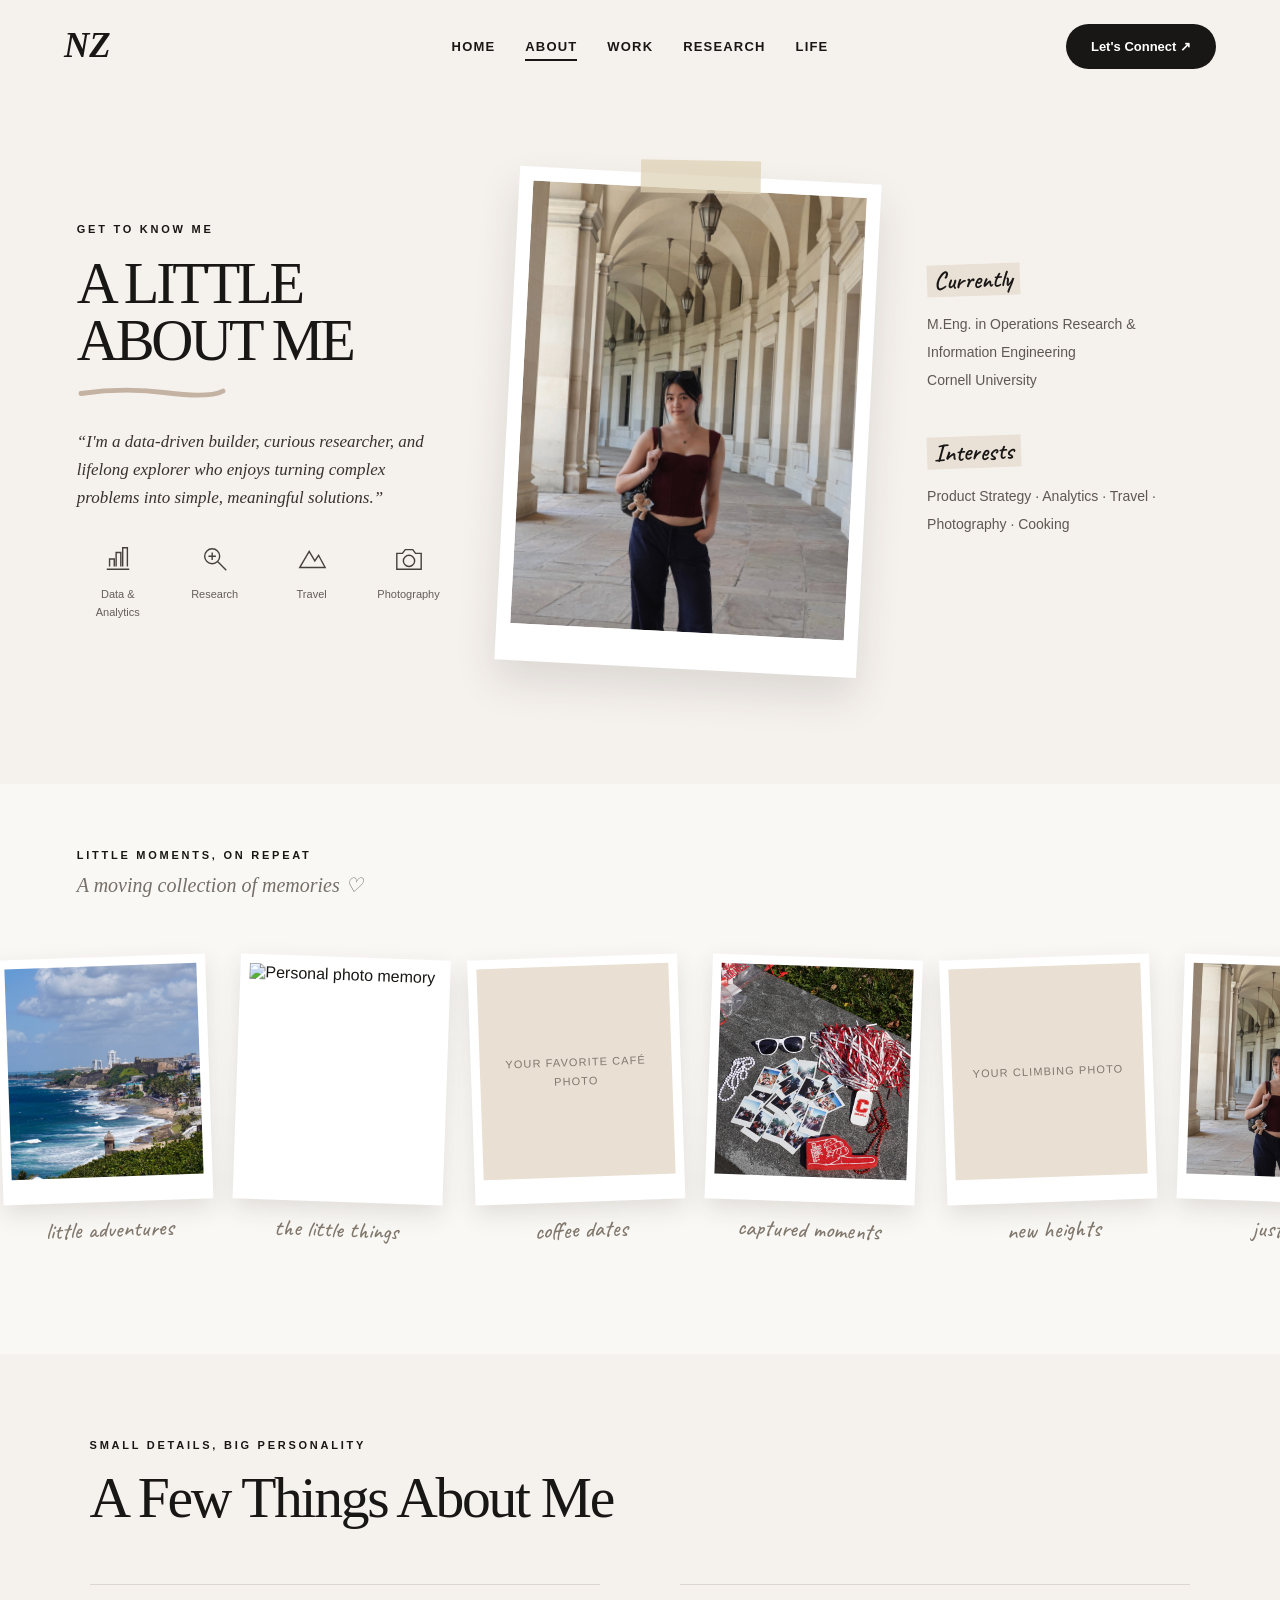
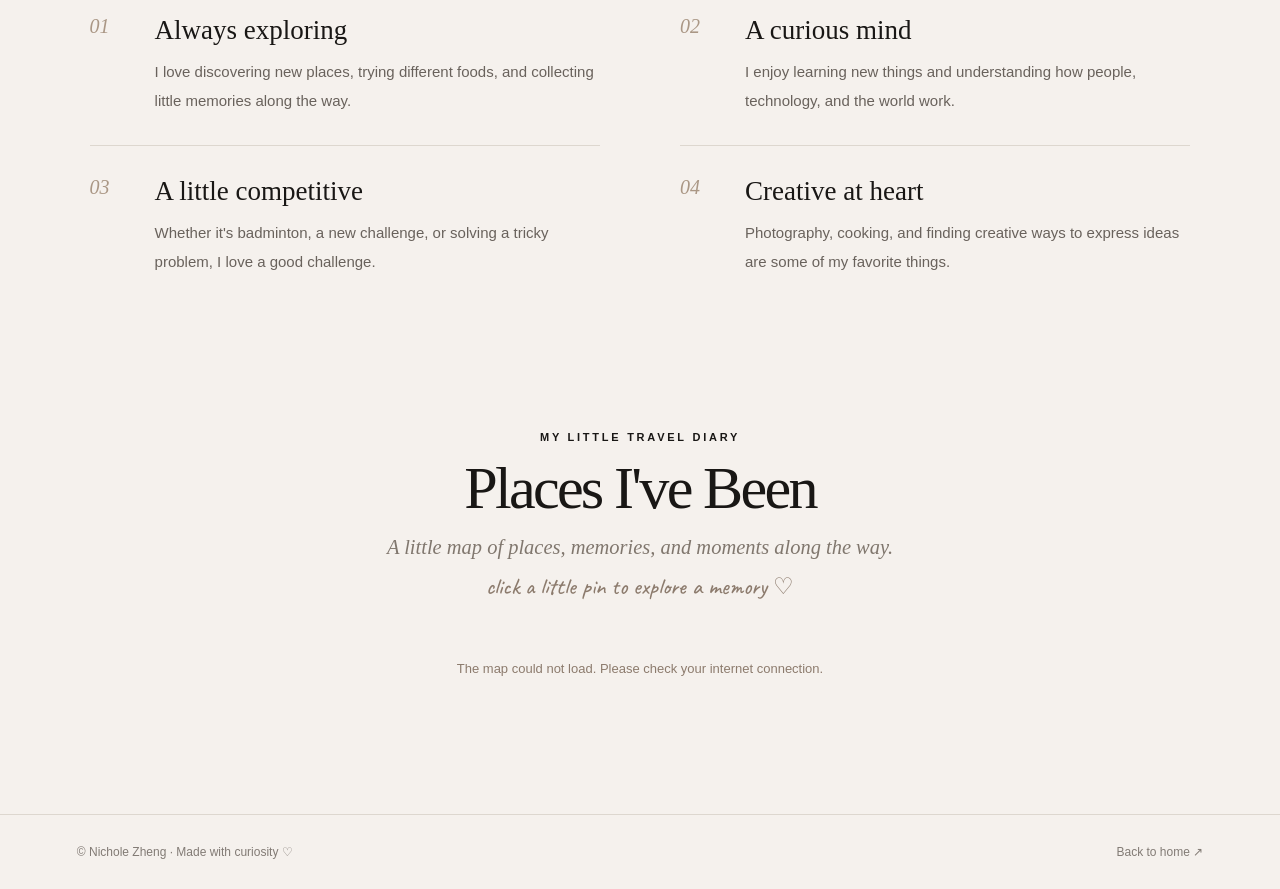
==== about.html @ ec771b7f "Remove annotation Removed annotation section and arrow." ====
<!DOCTYPE html>
<html lang="en">
<head>
<meta charset="UTF-8">
<meta name="viewport" content="width=device-width, initial-scale=1">
<title>About Me — Nichole Zheng</title>
<meta name="theme-color" content="#f5f1ed">

<link rel="preconnect" href="https://fonts.googleapis.com">
<link rel="preconnect" href="https://fonts.gstatic.com" crossorigin>
<link href="https://fonts.googleapis.com/css2?family=Caveat:wght@400;500;600&display=swap" rel="stylesheet">

<style>
:root {
  --cream: #f5f1ed;
  --paper: #faf8f5;
  --ink: #191715;
  --muted: #827b75;
  --brown: #8c7b6d;
  --light-brown: #e9e0d6;
  --line: #ddd7cf;
}

* { box-sizing: border-box; }

html { scroll-behavior: smooth; }

body {
  margin: 0;
  background: var(--cream);
  color: var(--ink);
  font-family: Arial, Helvetica, sans-serif;
}

a { color: inherit; text-decoration: none; }
button { font: inherit; }
img { display: block; width: 100%; height: 100%; object-fit: cover; }

.nav {
  max-width: 1650px;
  margin: auto;
  min-height: 92px;
  padding: 18px 5%;
  display: grid;
  grid-template-columns: 1fr auto 1fr;
  align-items: center;
  gap: 20px;
}

.logo { font: italic bold 35px Georgia, serif; }

.nav nav {
  display: flex;
  gap: 30px;
  align-items: center;
}

.nav nav a {
  position: relative;
  font-size: 13px;
  font-weight: 700;
  letter-spacing: .09em;
  padding: 10px 0;
}

.nav nav a::after {
  content: "";
  position: absolute;
  left: 0;
  right: 0;
  bottom: 3px;
  height: 2px;
  background: var(--ink);
  transform: scaleX(0);
  transition: transform .25s;
}

.nav nav a:hover::after,
.nav nav a.active::after {
  transform: scaleX(1);
}

.connect {
  justify-self: end;
  background: var(--ink);
  color: white;
  border-radius: 40px;
  padding: 15px 25px;
  font-size: 13px;
  font-weight: 700;
}

.eyebrow {
  font-size: 11px;
  font-weight: 700;
  letter-spacing: .25em;
  text-transform: uppercase;
}

.hero {
  max-width: 1480px;
  margin: auto;
  min-height: 680px;
  padding: 48px 6% 68px;
  display: grid;
  grid-template-columns: 1.08fr 1.05fr .8fr;
  gap: clamp(36px, 4.5vw, 78px);
  align-items: center;
}

.intro h1 {
  font: normal clamp(49px, 4.55vw, 72px)/.99 Georgia, serif;
  letter-spacing: -.055em;
  margin: 20px 0 12px;
}

.underline {
  width: 150px;
  height: 19px;
  margin-bottom: 23px;
}

.underline path {
  fill: none;
  stroke: #c4b3a3;
  stroke-width: 6;
  stroke-linecap: round;
}

.intro-quote {
  font: italic clamp(17px, 1.3vw, 20px)/1.65 Georgia, serif;
  max-width: 410px;
  margin: 0 0 32px;
  color: #38322e;
}

.interests-icons {
  display: grid;
  grid-template-columns: repeat(4, 1fr);
  gap: 15px;
  max-width: 410px;
}

.interest {
  font-size: 11px;
  line-height: 1.6;
  color: #655e58;
  text-align: center;
}

.interest svg {
  display: block;
  width: 30px;
  height: 30px;
  margin: 0 auto 12px;
  fill: none;
  stroke: #45403b;
  stroke-width: 1.5;
}

.portrait-area {
  position: relative;
  width: 100%;
  padding: 12px 0;
}

.polaroid {
  position: relative;
  padding: 14px 14px 37px;
  background: white;
  box-shadow: 0 20px 40px #30271f20;
  transform: rotate(3deg);
  transition: transform .35s, box-shadow .35s;
  cursor: pointer;
  outline-offset: 8px;
}

.polaroid:hover,
.polaroid:focus-visible {
  transform: rotate(1deg) translateY(-6px);
  box-shadow: 0 26px 45px #30271f28;
}

.tape {
  position: absolute;
  width: 120px;
  height: 33px;
  background: #ded1b5b8;
  top: -15px;
  left: 50%;
  transform: translateX(-50%) rotate(-2deg);
  z-index: 3;
}

.photo-window {
  position: relative;
  overflow: hidden;
  aspect-ratio: 4 / 5.3;
}

.photo-window img {
  width: 100%;
  height: 100%;
}

.flash {
  position: absolute;
  inset: 0;
  background: white;
  opacity: 0;
  pointer-events: none;
}

.polaroid.capturing .flash {
  animation: shutterFlash .4s ease;
}

@keyframes shutterFlash {
  0% { opacity: 0; }
  18% { opacity: .8; }
  45% { opacity: .2; }
  100% { opacity: 0; }
}

.viewfinder {
  position: absolute;
  inset: 15px;
  opacity: 0;
  pointer-events: none;
  transition: opacity .25s;
}

.polaroid:hover .viewfinder,
.polaroid:focus-visible .viewfinder {
  opacity: 1;
}

.corner {
  position: absolute;
  width: 20px;
  height: 20px;
  border-color: white;
  border-style: solid;
  border-width: 0;
}

.tl { top: 0; left: 0; border-top-width: 2px; border-left-width: 2px; }
.tr { top: 0; right: 0; border-top-width: 2px; border-right-width: 2px; }
.bl { bottom: 0; left: 0; border-bottom-width: 2px; border-left-width: 2px; }
.br { bottom: 0; right: 0; border-bottom-width: 2px; border-right-width: 2px; }

.details { align-self: center; }

.annotation {
  position: relative;
  margin-bottom: 42px;
  padding-left: 8px;
}

.handnote {
  font: 500 27px Caveat, cursive;
  color: var(--brown);
  transform: rotate(-5deg);
  white-space: nowrap;
}

.note-arrow {
  position: relative;
  display: block;
  width: 78px;
  height: 65px;
  margin: 3px 0 0 -6px;
  overflow: visible;
}

/* The arrow ends before the portrait border. */
.note-arrow path {
  fill: none;
  stroke: var(--brown);
  stroke-width: 1.6;
  stroke-linecap: round;
  stroke-linejoin: round;
}

.detail { margin-bottom: 42px; }

.detail-label {
  display: inline-block;
  font: 600 25px Caveat, cursive;
  background: #e9e0d6;
  padding: 0 7px;
  transform: rotate(-2deg);
}

.detail p {
  color: #5f5852;
  font-size: 14px;
  line-height: 2;
  margin: 14px 0 0;
}

.paper-edge {
  height: 12px;
  background: linear-gradient(135deg, var(--cream) 25%, transparent 25%) -10px 0/20px 20px,
              linear-gradient(225deg, var(--cream) 25%, transparent 25%) -10px 0/20px 20px;
}

.moving-memories {
  background: var(--paper);
  padding: 65px 0 75px;
  overflow: hidden;
}

.moving-inner {
  max-width: 1320px;
  margin: 0 auto 30px;
  padding: 0 6%;
}

.moving-subtitle {
  font: italic 20px Georgia, serif;
  color: #766f68;
  margin: 12px 0 0;
}

.moving-viewport {
  overflow: hidden;
  padding: 30px 0 35px;
}

.moving-track {
  display: flex;
  width: max-content;
  animation: memoryScroll 48s linear infinite;
}

.moving-viewport:hover .moving-track,
.moving-viewport:focus-within .moving-track {
  animation-play-state: paused;
}

.moving-set {
  display: flex;
  gap: 26px;
  padding-right: 26px;
  flex: none;
}

.moving-photo {
  flex: none;
  width: 210px;
  margin: 0;
  transform: rotate(-2deg);
  transition: transform .3s;
  position: relative;
  z-index: 0;
}

.moving-photo:nth-child(even) { transform: rotate(2deg); }

.moving-photo:hover {
  transform: rotate(0) scale(1.075) translateY(-6px);
  z-index: 2;
}

.moving-image {
  height: 245px;
  padding: 9px 9px 25px;
  background: white;
  box-shadow: 0 9px 23px #33271c20;
}

.moving-image img { height: 100%; }

.moving-placeholder {
  height: 100%;
  background: #e9dfd2;
  color: #80786f;
  display: flex;
  align-items: center;
  justify-content: center;
  padding: 15px;
  text-align: center;
  font-size: 11px;
  line-height: 1.7;
  text-transform: uppercase;
  letter-spacing: .1em;
}

.moving-photo figcaption {
  font: 500 23px Caveat, cursive;
  color: #81786d;
  text-align: center;
  margin-top: 13px;
}

@keyframes memoryScroll {
  to { transform: translateX(-50%); }
}

.section-inner {
  max-width: 1320px;
  margin: auto;
}

.facts-section {
  padding: 85px 7% 90px;
}

.facts-heading {
  font: normal clamp(40px, 4.5vw, 65px)/1.1 Georgia, serif;
  letter-spacing: -.04em;
  margin: 15px 0 55px;
}

.facts-grid {
  display: grid;
  grid-template-columns: 1fr 1fr;
  column-gap: 80px;
  row-gap: 30px;
}

.fact {
  border-top: 1px solid var(--line);
  padding-top: 30px;
  display: grid;
  grid-template-columns: 50px 1fr;
  gap: 15px;
}

.fact-number {
  font: italic 20px Georgia, serif;
  color: #aa9785;
}

.fact h3 {
  font: normal 27px Georgia, serif;
  margin: 0 0 12px;
}

.fact p {
  color: #69625c;
  font-size: 15px;
  line-height: 1.9;
  margin: 0;
}

/* COMPACT TRAVEL MAP */

.travel-section {
  padding: 65px 5% 85px;
  text-align: center;
  background: var(--cream);
}

.travel-section h2 {
  font: normal clamp(43px, 4.7vw, 68px)/1.1 Georgia, serif;
  letter-spacing: -.045em;
  margin: 12px 0 14px;
}

.travel-subtitle {
  font: italic clamp(16px, 1.6vw, 21px) Georgia, serif;
  color: #80776e;
  margin: 0 0 13px;
}

.travel-hint {
  font: 500 23px Caveat, cursive;
  color: var(--brown);
  margin: 0 0 20px;
}

.map-wrap {
  position: relative;
  width: min(100%, 1060px);
  margin: 0 auto;
}

#world-map {
  width: 100%;
  height: auto;
  display: block;
  overflow: visible;
}

.country {
  fill: #e9e0d6;
  stroke: #f8f5f1;
  stroke-width: .65;
  vector-effect: non-scaling-stroke;
}

.pin {
  cursor: pointer;
  outline: none;
}

.pin-halo {
  fill: #a88f7a;
  opacity: .15;
  transition: opacity .2s;
}

.pin-core {
  fill: #a88f7a;
  stroke: white;
  stroke-width: 1.5;
  transition: fill .2s;
}

.pin:hover .pin-halo,
.pin:focus .pin-halo { opacity: .35; }

.pin:hover .pin-core,
.pin:focus .pin-core { fill: #806957; }

.map-popup {
  position: absolute;
  width: min(260px, 75vw);
  padding: 12px;
  background: #fffcf8;
  border: 1px solid #ded2c5;
  box-shadow: 0 12px 30px #493a2a20;
  text-align: left;
  z-index: 10;
  border-radius: 3px;
}

.map-popup[hidden] { display: none; }

.popup-close {
  position: absolute;
  top: 6px;
  right: 9px;
  border: 0;
  background: #fffcf8;
  color: #65584e;
  font-size: 21px;
  cursor: pointer;
  z-index: 2;
}

.popup-photo {
  height: 115px;
  background: #eee5dc;
  display: flex;
  align-items: center;
  justify-content: center;
  font: 500 21px Caveat, cursive;
  color: #8c7b6d;
  text-align: center;
  overflow: hidden;
}

.popup-photo img {
  height: 100%;
  object-fit: cover;
}

.popup-country {
  margin: 13px 0 5px;
  font-size: 10px;
  font-weight: 700;
  letter-spacing: .18em;
  color: #9d8773;
  text-transform: uppercase;
}

.popup-city {
  font: normal 25px Georgia, serif;
  margin: 0 0 8px;
}

.popup-memory {
  font-size: 12px;
  line-height: 1.7;
  color: #74695f;
  margin: 0;
}

.map-error {
  font-size: 13px;
  color: var(--brown);
  padding: 40px;
}

.footer {
  border-top: 1px solid var(--line);
  padding: 30px 6%;
  display: flex;
  justify-content: space-between;
  gap: 20px;
  color: #827b75;
  font-size: 12px;
}

.footer a:hover { color: var(--ink); }

.reveal {
  opacity: 0;
  transform: translateY(20px);
  transition: opacity .65s, transform .65s;
}

.reveal.visible {
  opacity: 1;
  transform: none;
}

@media (max-width: 1100px) {
  .hero {
    grid-template-columns: 1fr 1fr;
    gap: 45px;
  }

  .details {
    grid-column: 1 / -1;
    display: flex;
    gap: 55px;
    justify-content: center;
  }

  .annotation { display: none; }
}

@media (max-width: 680px) {
  .nav {
    grid-template-columns: 1fr auto;
    padding: 15px 5%;
  }

  .logo { font-size: 28px; }

  .connect {
    grid-column: 2;
    grid-row: 1;
    padding: 12px 17px;
    font-size: 11px;
  }

  .nav nav {
    grid-column: 1 / -1;
    grid-row: 2;
    justify-content: center;
    flex-wrap: wrap;
    gap: 18px;
  }

  .nav nav a { font-size: 11px; }

  .hero {
    grid-template-columns: 1fr;
    padding: 50px 8% 65px;
    gap: 28px;
  }

  .intro h1 { font-size: clamp(48px, 11vw, 65px); }

  .intro-quote { font-size: 18px; }

  .portrait-area {
    width: min(83%, 380px);
    margin: 15px auto;
  }

  .details {
    display: grid;
    grid-template-columns: 1fr;
    gap: 5px;
  }

  .moving-memories { padding: 48px 0 60px; }
  .moving-photo { width: 165px; }
  .moving-image { height: 195px; }
  .moving-set { gap: 18px; padding-right: 18px; }

  .facts-section { padding: 70px 8%; }
  .facts-grid { grid-template-columns: 1fr; }
  .fact { grid-template-columns: 35px 1fr; }

  .travel-section { padding: 55px 3% 65px; }
  .travel-hint { font-size: 20px; }

  .footer { flex-direction: column; }
}

@media (prefers-reduced-motion: reduce) {
  html { scroll-behavior: auto; }

  *, *::before, *::after {
    animation-duration: .01ms !important;
    transition-duration: .01ms !important;
  }

  .reveal { opacity: 1; transform: none; }
  .moving-track { animation: none; }
  .moving-viewport { overflow-x: auto; }
}
</style>
</head>

<body>

<header class="nav">
  <a class="logo" href="index.html">NZ</a>
  <nav aria-label="Main navigation">
    <a href="index.html">HOME</a>
    <a href="about.html" class="active" aria-current="page">ABOUT</a>
    <a href="index.html#work">WORK</a>
    <a href="index.html#research">RESEARCH</a>
    <a href="index.html#life">LIFE</a>
  </nav>
  <a class="connect" href="mailto:Nicholezheng123@gmail.com">
    Let's Connect ↗
  </a>
</header>

<main>

<section class="hero">
  <div class="intro">
    <div class="eyebrow">GET TO KNOW ME</div>

    <h1>A LITTLE<br>ABOUT ME</h1>

    <svg class="underline" viewBox="0 0 185 19" aria-hidden="true">
      <path d="M5 12 Q58 4 110 11 T180 9"/>
    </svg>

    <p class="intro-quote">
      “I'm a data-driven builder, curious researcher, and lifelong explorer
      who enjoys turning complex problems into simple, meaningful solutions.”
    </p>

    <div class="interests-icons">
      <div class="interest">
        <svg viewBox="0 0 32 32" aria-hidden="true">
          <path d="M4 27h24M7 24v-8h5v8M14 24V9h5v15M21 24V4h5v20"/>
        </svg>
        Data &amp;<br>Analytics
      </div>
      <div class="interest">
        <svg viewBox="0 0 32 32" aria-hidden="true">
          <circle cx="13" cy="13" r="8"/>
          <path d="m19 19 9 9M9 13h8M13 9v8"/>
        </svg>
        Research
      </div>
      <div class="interest">
        <svg viewBox="0 0 32 32" aria-hidden="true">
          <path d="m3 25 10-17 6 10 4-6 7 13H3Z"/>
        </svg>
        Travel
      </div>
      <div class="interest">
        <svg viewBox="0 0 32 32" aria-hidden="true">
          <path d="M3 10h6l3-4h8l3 4h6v17H3V10Z"/>
          <circle cx="16" cy="18" r="6"/>
        </svg>
        Photography
      </div>
    </div>
  </div>

  <div class="portrait-area">
    <div class="polaroid" role="button" tabindex="0"
         aria-label="Capture portrait photograph">
      <span class="tape"></span>
      <div class="photo-window">
        <img src="assets/IMG_4700.jpeg"
             alt="Nichole standing under an arched walkway">
        <div class="viewfinder" aria-hidden="true">
          <span class="corner tl"></span>
          <span class="corner tr"></span>
          <span class="corner bl"></span>
          <span class="corner br"></span>
        </div>
        <div class="flash"></div>
      </div>
    </div>
  </div>

  <aside class="details">

    <div class="detail">
      <div class="detail-label">Currently</div>
      <p>
        M.Eng. in Operations Research &amp;<br>
        Information Engineering<br>
        Cornell University
      </p>
    </div>

    <div class="detail">
      <div class="detail-label">Interests</div>
      <p>Product Strategy · Analytics · Travel · Photography · Cooking</p>
    </div>
  </aside>
</section>

<div class="paper-edge" aria-hidden="true"></div>

<section class="moving-memories" aria-label="Moving photo gallery">
  <div class="moving-inner">
    <div class="eyebrow">LITTLE MOMENTS, ON REPEAT</div>
    <p class="moving-subtitle">A moving collection of memories ♡</p>
  </div>

  <div class="moving-viewport" tabindex="0"
       aria-label="Photo gallery, hover to pause">
    <div class="moving-track">
      <div class="moving-set">

        <figure class="moving-photo">
          <div class="moving-image">
            <img src="assets/IMG_2892.jpeg" alt="Coastal travel memory">
          </div>
          <figcaption>little adventures</figcaption>
        </figure>

        <figure class="moving-photo">
          <div class="moving-image">
            <img src="assets/IMG_5886.jpeg" alt="Personal photo memory">
          </div>
          <figcaption>the little things</figcaption>
        </figure>

        <figure class="moving-photo">
          <div class="moving-image">
            <div class="moving-placeholder">your favorite café photo</div>
          </div>
          <figcaption>coffee dates</figcaption>
        </figure>

        <figure class="moving-photo">
          <div class="moving-image">
            <img src="assets/DSC07467.jpeg" alt="Cornell memorabilia">
          </div>
          <figcaption>captured moments</figcaption>
        </figure>

        <figure class="moving-photo">
          <div class="moving-image">
            <div class="moving-placeholder">your climbing photo</div>
          </div>
          <figcaption>new heights</figcaption>
        </figure>

        <figure class="moving-photo">
          <div class="moving-image">
            <img src="assets/IMG_4700.jpeg" alt="Portrait memory">
          </div>
          <figcaption>just me</figcaption>
        </figure>

      </div>
    </div>
  </div>
</section>

<section class="facts-section">
  <div class="section-inner">
    <div class="eyebrow reveal">SMALL DETAILS, BIG PERSONALITY</div>
    <h2 class="facts-heading reveal">A Few Things About Me</h2>

    <div class="facts-grid">
      <div class="fact reveal">
        <div class="fact-number">01</div>
        <div>
          <h3>Always exploring</h3>
          <p>I love discovering new places, trying different foods, and collecting little memories along the way.</p>
        </div>
      </div>

      <div class="fact reveal">
        <div class="fact-number">02</div>
        <div>
          <h3>A curious mind</h3>
          <p>I enjoy learning new things and understanding how people, technology, and the world work.</p>
        </div>
      </div>

      <div class="fact reveal">
        <div class="fact-number">03</div>
        <div>
          <h3>A little competitive</h3>
          <p>Whether it's badminton, a new challenge, or solving a tricky problem, I love a good challenge.</p>
        </div>
      </div>

      <div class="fact reveal">
        <div class="fact-number">04</div>
        <div>
          <h3>Creative at heart</h3>
          <p>Photography, cooking, and finding creative ways to express ideas are some of my favorite things.</p>
        </div>
      </div>
    </div>
  </div>
</section>

<section class="travel-section" aria-labelledby="travel-title">
  <div class="eyebrow">MY LITTLE TRAVEL DIARY</div>
  <h2 id="travel-title">Places I've Been</h2>
  <p class="travel-subtitle">
    A little map of places, memories, and moments along the way.
  </p>
  <p class="travel-hint">click a little pin to explore a memory ♡</p>

  <div class="map-wrap" id="map-wrap">
    <svg id="world-map" viewBox="0 0 1000 500"
         role="img" aria-label="Interactive world map with travel pins">
    </svg>

    <div class="map-popup" id="map-popup" hidden>
      <button class="popup-close" id="popup-close"
              aria-label="Close memory">×</button>
      <div class="popup-photo" id="popup-photo"></div>
      <div class="popup-country" id="popup-country"></div>
      <h3 class="popup-city" id="popup-city"></h3>
      <p class="popup-memory" id="popup-memory"></p>
    </div>
  </div>
</section>

</main>

<footer class="footer">
  <span>© Nichole Zheng · Made with curiosity ♡</span>
  <a href="index.html">Back to home ↗</a>
</footer>

<script src="https://cdn.jsdelivr.net/npm/d3@7/dist/d3.min.js"></script>
<script src="https://cdn.jsdelivr.net/npm/topojson-client@3/dist/topojson-client.min.js"></script>

<script>
(() => {
  "use strict";

  const reduced = window.matchMedia(
    "(prefers-reduced-motion: reduce)"
  ).matches;

  // SCROLL REVEALS
  const reveals = document.querySelectorAll(".reveal");

  if (reduced || !("IntersectionObserver" in window)) {
    reveals.forEach(el => el.classList.add("visible"));
  } else {
    const observer = new IntersectionObserver(entries => {
      entries.forEach(entry => {
        if (entry.isIntersecting) {
          entry.target.classList.add("visible");
          observer.unobserve(entry.target);
        }
      });
    }, { threshold: .08 });

    reveals.forEach(el => observer.observe(el));
  }

  // LOOPING PHOTO GALLERY
  const track = document.querySelector(".moving-track");
  const firstSet = track?.querySelector(".moving-set");

  if (firstSet) {
    const clone = firstSet.cloneNode(true);
    clone.setAttribute("aria-hidden", "true");
    track.appendChild(clone);
  }

  // PORTRAIT SHUTTER
  document.querySelectorAll(".polaroid").forEach(photo => {
    function capture() {
      if (photo.classList.contains("capturing")) return;

      photo.classList.add("capturing");

      setTimeout(() => {
        photo.classList.remove("capturing");
      }, 450);
    }

    photo.addEventListener("click", capture);

    photo.addEventListener("keydown", event => {
      if (event.key === "Enter" || event.key === " ") {
        event.preventDefault();
        capture();
      }
    });
  });

  // TRAVEL MEMORIES
  // Add new locations here using longitude, latitude,
  // an optional photo path, and your own memory text.
  const places = [
    {
      city: "New York City",
      country: "United States",
      lon: -74.006,
      lat: 40.7128,
      photo: "",
      memory: "Add your favorite NYC memory here."
    },
    {
      city: "Paris",
      country: "France",
      lon: 2.3522,
      lat: 48.8566,
      photo: "",
      memory: "Add a little memory from Paris here."
    },
    {
      city: "Tokyo",
      country: "Japan",
      lon: 139.6917,
      lat: 35.6895,
      photo: "",
      memory: "Add your favorite Tokyo moment here."
    },
    {
      city: "Hanoi",
      country: "Vietnam",
      lon: 105.8342,
      lat: 21.0278,
      photo: "",
      memory: "Add a favorite memory from Hanoi here."
    }
  ];

  const svg = document.getElementById("world-map");
  const mapWrap = document.getElementById("map-wrap");
  const popup = document.getElementById("map-popup");
  const popupPhoto = document.getElementById("popup-photo");
  const popupCountry = document.getElementById("popup-country");
  const popupCity = document.getElementById("popup-city");
  const popupMemory = document.getElementById("popup-memory");

  let activePin = null;

  function closePopup() {
    popup.hidden = true;
    activePin = null;
  }

  document.getElementById("popup-close")
    .addEventListener("click", closePopup);

  document.addEventListener("keydown", event => {
    if (event.key === "Escape") closePopup();
  });

  document.addEventListener("click", event => {
    if (!popup.hidden &&
        !popup.contains(event.target) &&
        !event.target.closest(".pin")) {
      closePopup();
    }
  });

  function openMemory(place, pin, x, y) {
    if (activePin === pin && !popup.hidden) {
      closePopup();
      return;
    }

    activePin = pin;

    popupCountry.textContent = place.country;
    popupCity.textContent = place.city;
    popupMemory.textContent = place.memory;

    popupPhoto.replaceChildren();

    if (place.photo) {
      const img = document.createElement("img");
      img.src = place.photo;
      img.alt = place.city + " travel memory";
      img.onerror = () => {
        popupPhoto.textContent = "add your photo ♡";
      };
      popupPhoto.appendChild(img);
    } else {
      popupPhoto.textContent = "add your photo ♡";
    }

    popup.hidden = false;

    const width = mapWrap.clientWidth;
    const scale = width / 1000;

    const px = x * scale;
    const py = y * scale;

    const popupWidth = popup.offsetWidth;
    const popupHeight = popup.offsetHeight;

    let left = px + 16;
    let top = py - popupHeight / 2;

    if (left + popupWidth > width - 8) {
      left = px - popupWidth - 16;
    }

    left = Math.max(8, Math.min(left, width - popupWidth - 8));

    const mapHeight = svg.getBoundingClientRect().height;
    top = Math.max(8, Math.min(top, mapHeight - popupHeight - 8));

    popup.style.left = left + "px";
    popup.style.top = top + "px";
  }

  async function createMap() {
    if (typeof d3 === "undefined" ||
        typeof topojson === "undefined") {
      svg.outerHTML = '<p class="map-error">The map could not load. Please check your internet connection.</p>';
      return;
    }

    const map = d3.select(svg);

    const projection = d3.geoNaturalEarth1()
      .fitExtent([[18, 12], [982, 488]], {type: "Sphere"});

    const path = d3.geoPath(projection);

    try {
      const response = await fetch(
        "https://cdn.jsdelivr.net/npm/world-atlas@2/countries-110m.json"
      );

      if (!response.ok) throw new Error("Map data unavailable");

      const world = await response.json();

      const countries = topojson.feature(
        world,
        world.objects.countries
      );

      map.selectAll(".country")
        .data(countries.features)
        .join("path")
        .attr("class", "country")
        .attr("d", path);

      // Keep all map pins keyboard-accessible.
      places.forEach(place => {
        const coords = projection([place.lon, place.lat]);
        if (!coords) return;

        const [x, y] = coords;

        const pin = map.append("g")
          .attr("class", "pin")
          .attr("transform", `translate(${x},${y})`)
          .attr("tabindex", 0)
          .attr("role", "button")
          .attr("aria-label", `Explore ${place.city} memory`);

        pin.append("circle")
          .attr("class", "pin-halo")
          .attr("r", 13);

        pin.append("circle")
          .attr("class", "pin-core")
          .attr("r", 6);

        pin.on("click", event => {
          event.stopPropagation();
          openMemory(place, pin.node(), x, y);
        });

        pin.on("keydown", event => {
          if (event.key === "Enter" || event.key === " ") {
            event.preventDefault();
            openMemory(place, pin.node(), x, y);
          }
        });
      });

    } catch (error) {
      map.selectAll("*").remove();

      map.append("text")
        .attr("x", 500)
        .attr("y", 250)
        .attr("text-anchor", "middle")
        .attr("fill", "#8c7b6d")
        .attr("font-size", 15)
        .text("The world map is temporarily unavailable.");
    }
  }

  createMap();

  window.addEventListener("resize", closePopup);
})();
</script>

</body>
</html>
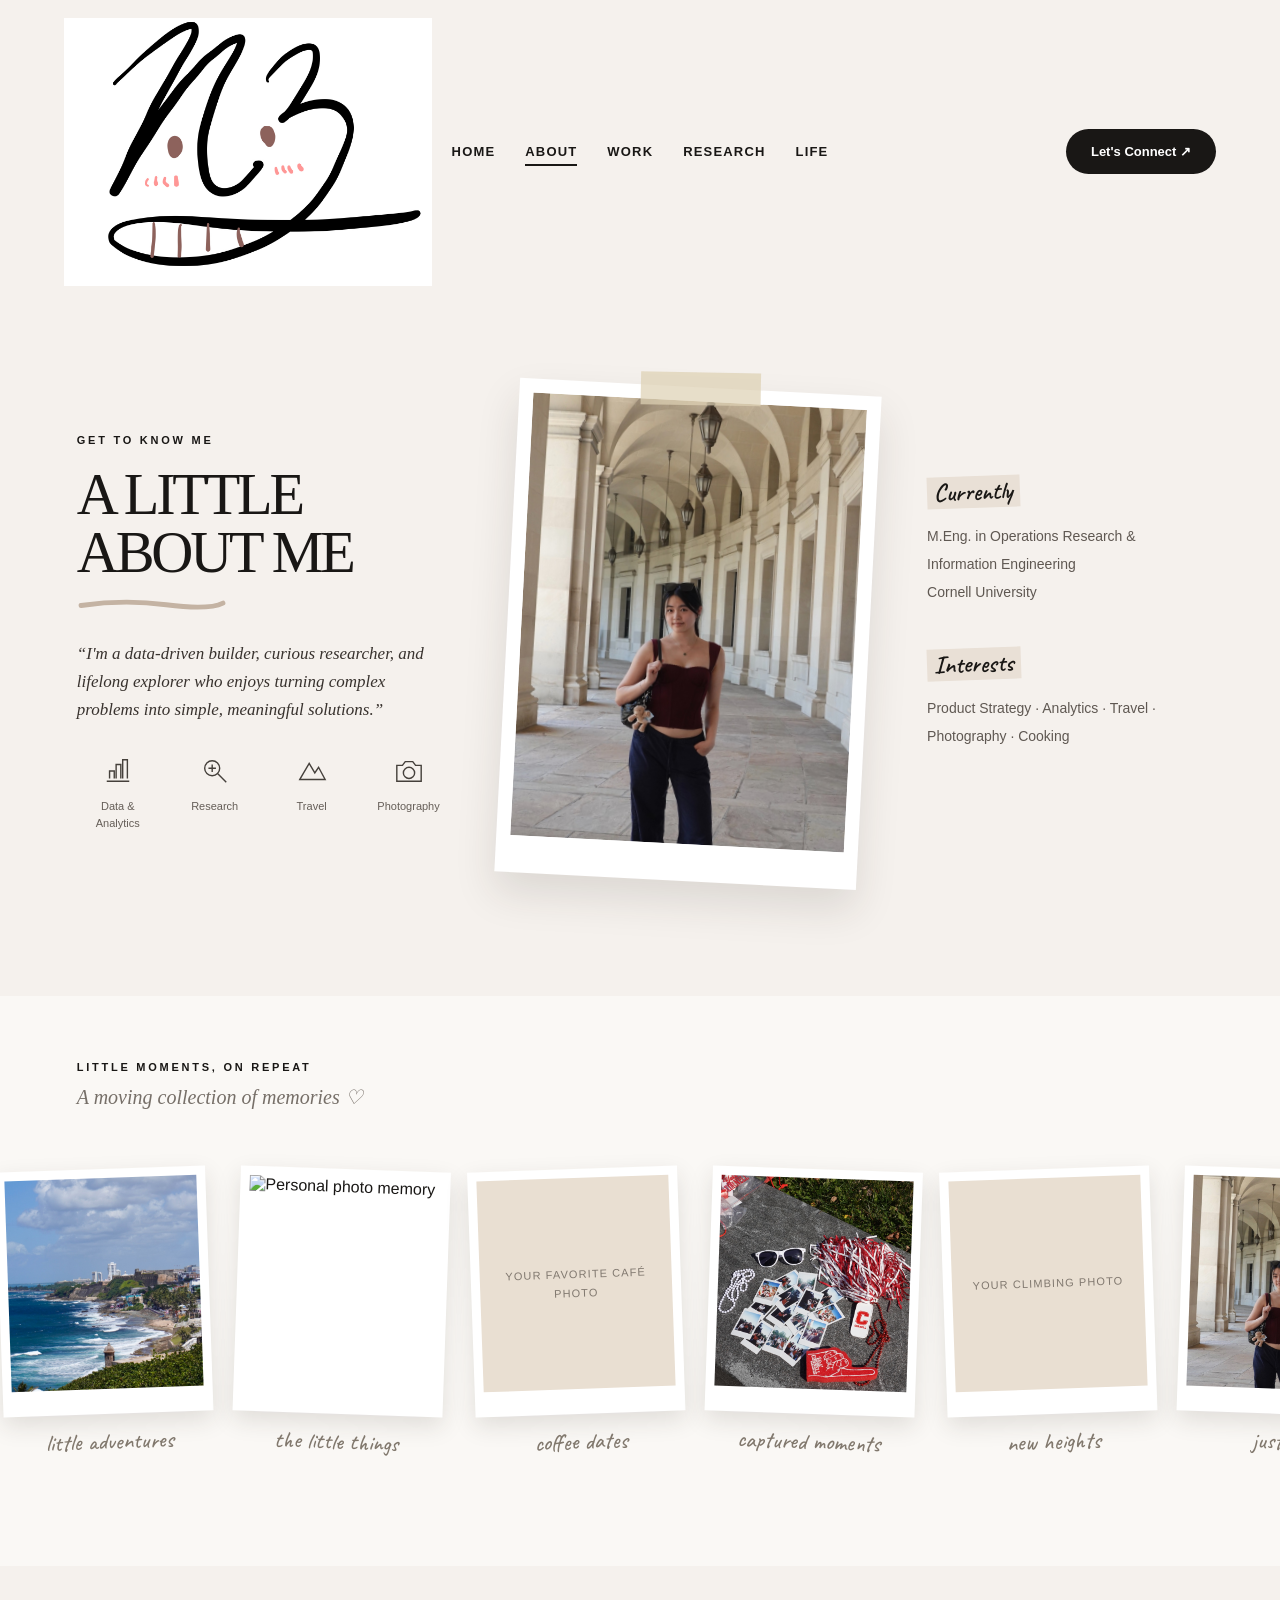
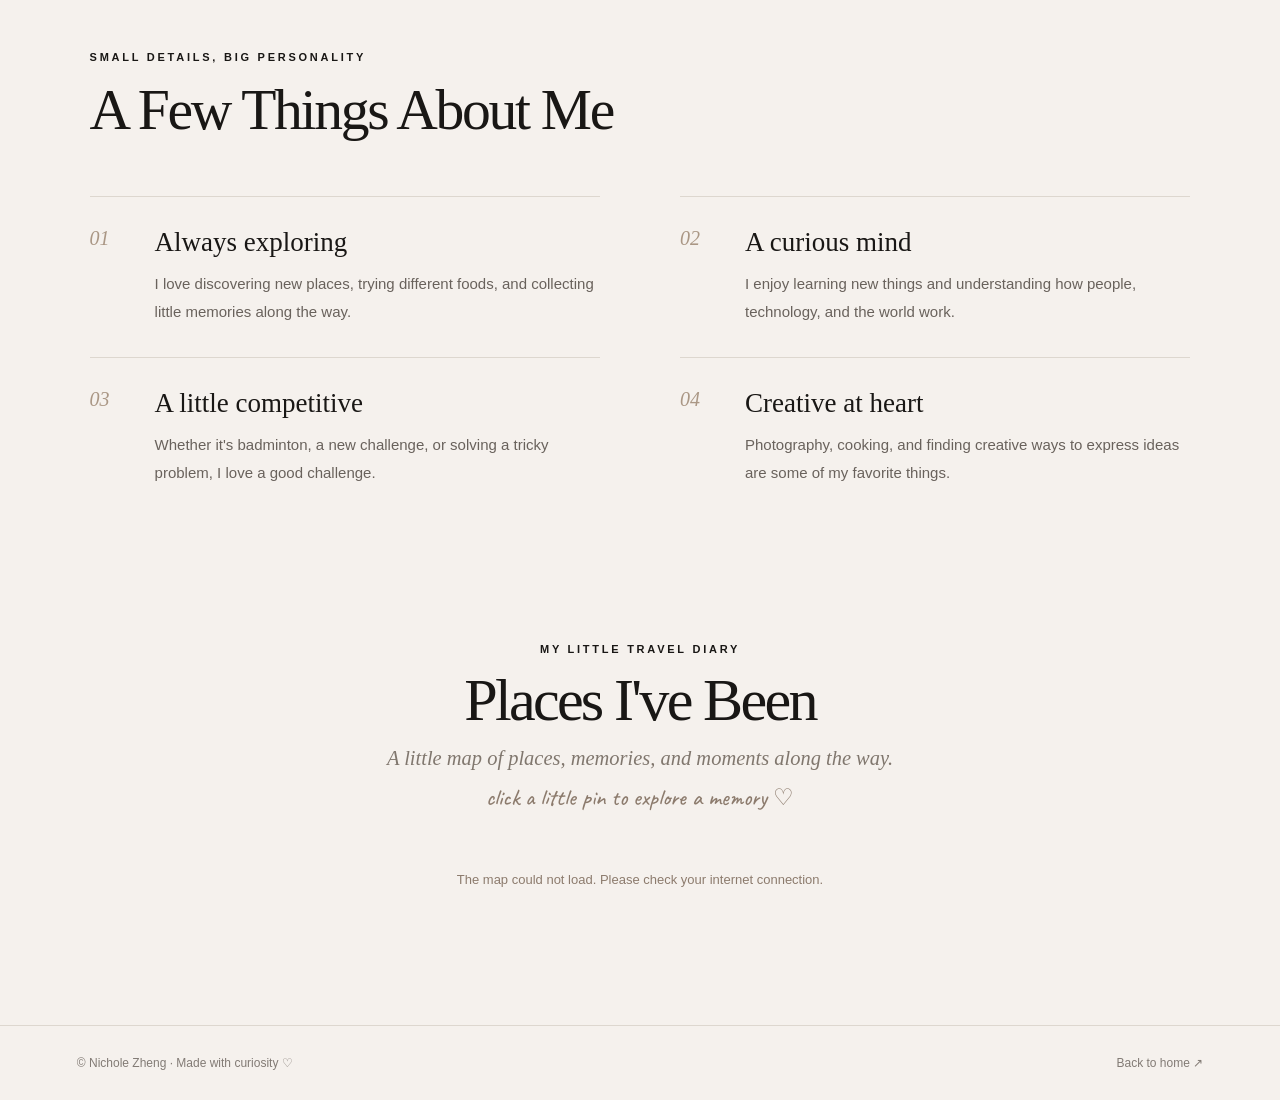
==== commit cb6a6b6f: "Update logo in header to use an image" ====
--- a/about.html
+++ b/about.html
@@ -704,12 +704,14 @@
 <body>
 
 <header class="nav">
-  <a class="logo" href="index.html">NZ</a>
+  <a class="logo" href="index.html">
+  <img src="assets/nz-logo.png" alt="NZ — Home">
+  </a>
   <nav aria-label="Main navigation">
     <a href="index.html">HOME</a>
     <a href="about.html" class="active" aria-current="page">ABOUT</a>
     <a href="index.html#work">WORK</a>
-    <a href="index.html#research">RESEARCH</a>
+    <a href="research.html">RESEARCH</a>
     <a href="index.html#life">LIFE</a>
   </nav>
   <a class="connect" href="mailto:Nicholezheng123@gmail.com">
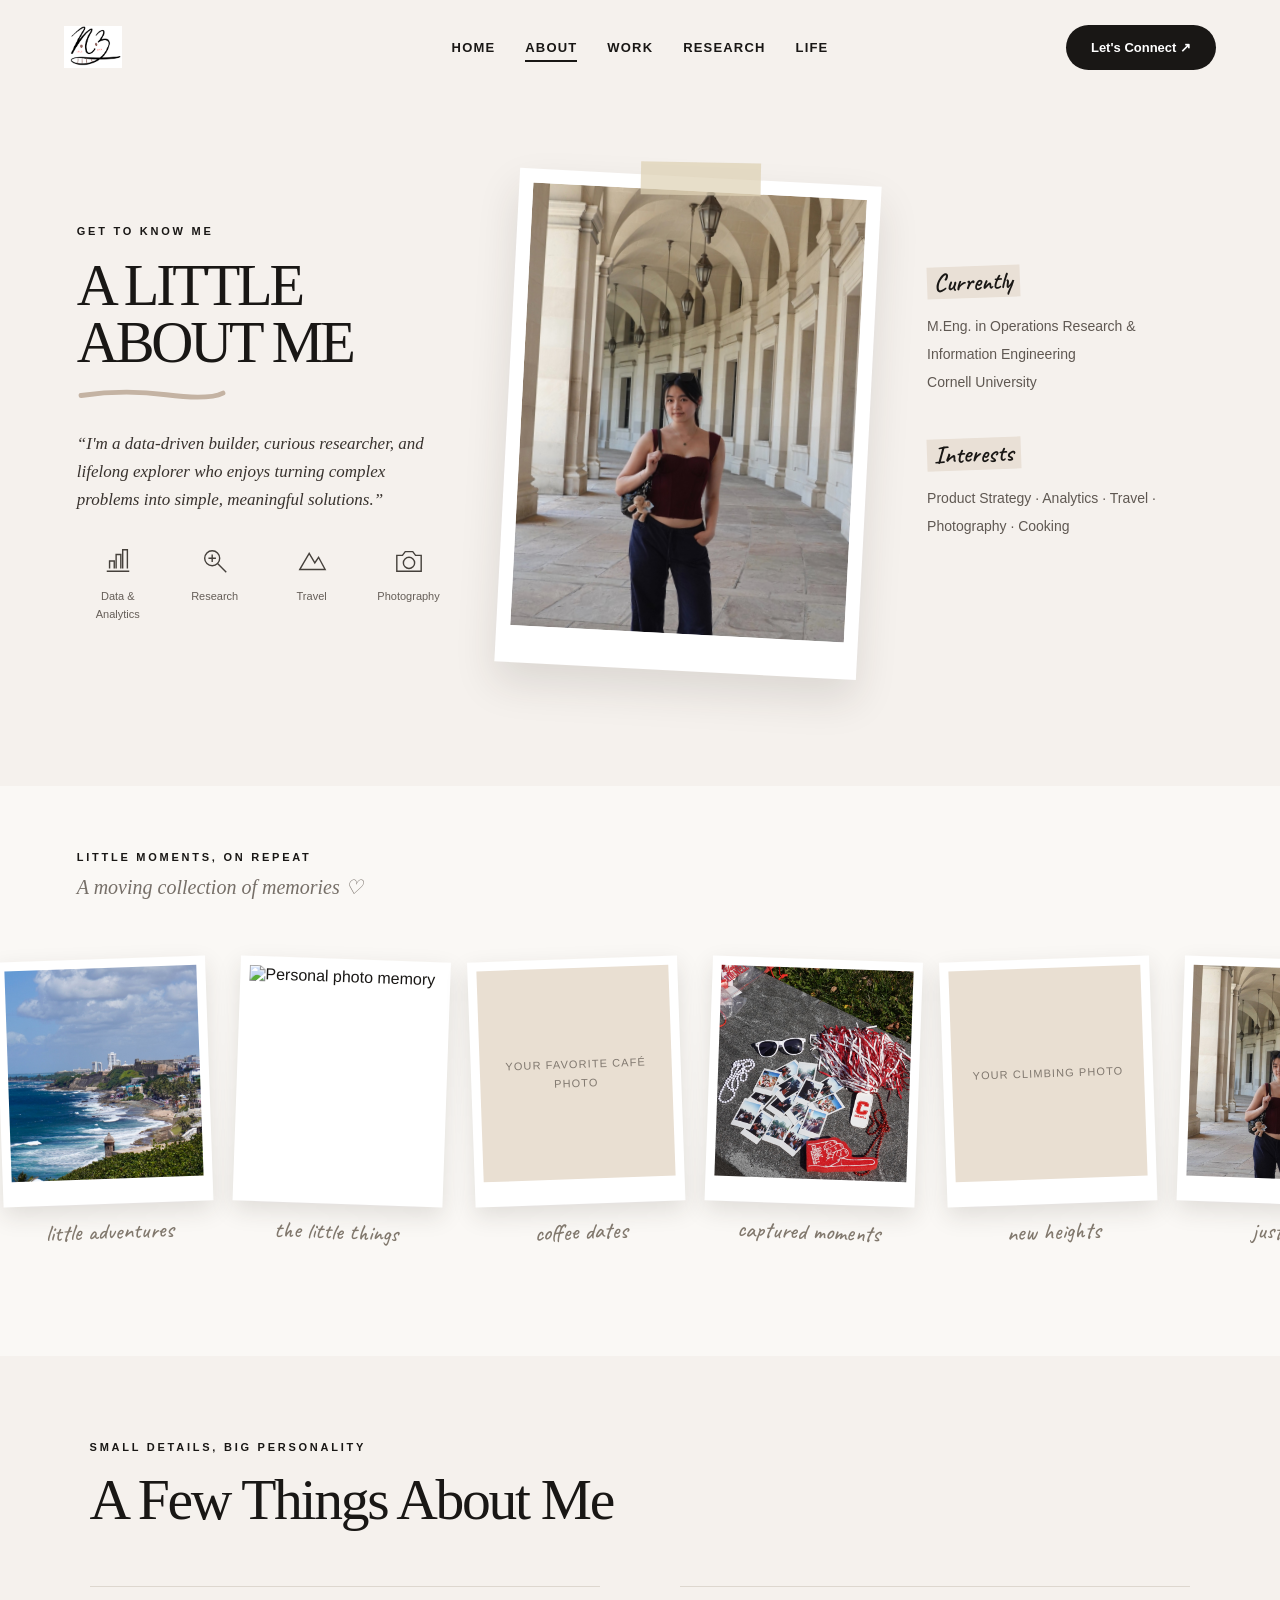
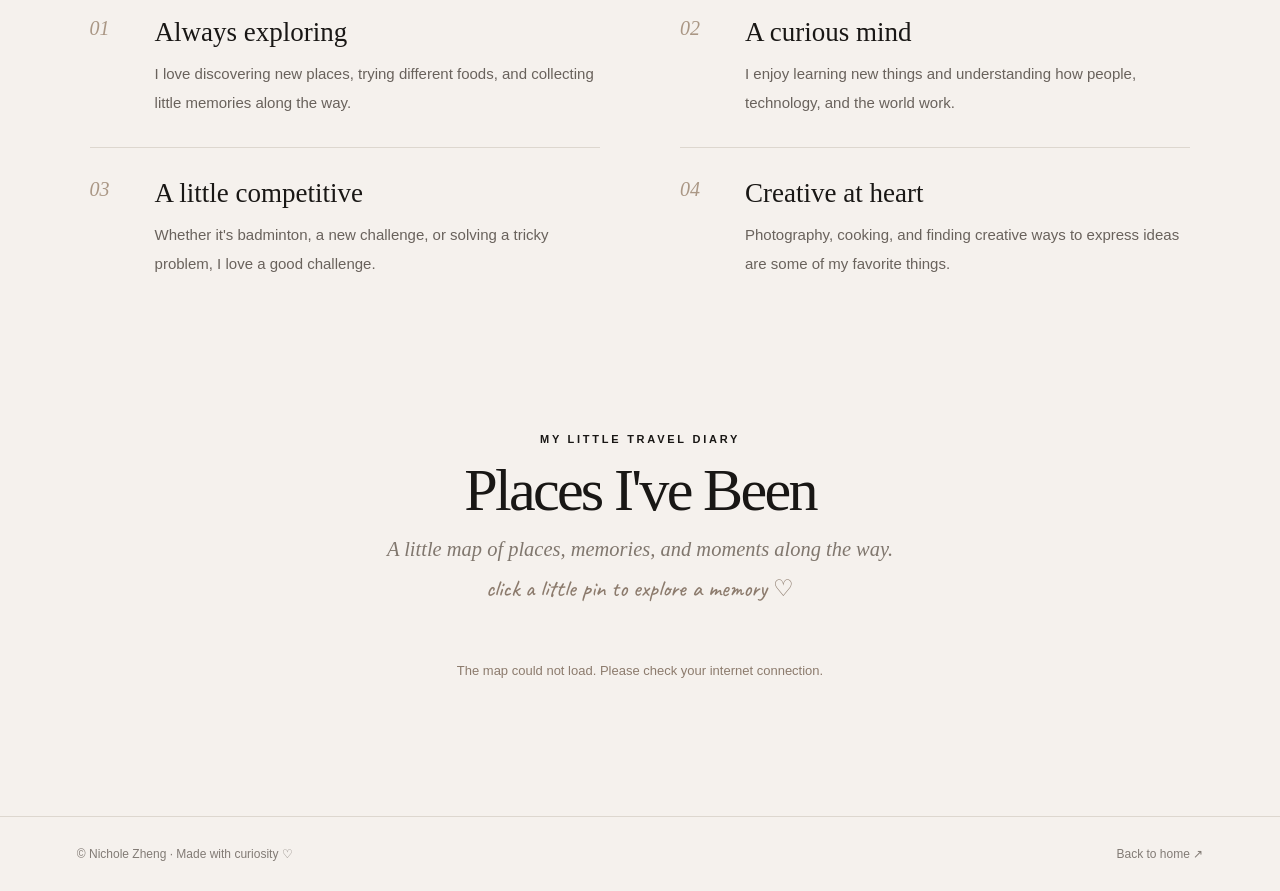
==== commit 575351d0: "Add files via upload" ====
--- a/about.html
+++ b/about.html
@@ -48,7 +48,9 @@
   gap: 20px;
 }
 
-.logo { font: italic bold 35px Georgia, serif; }
+/* Keep the NZ image at a consistent, compact size on every page. */
+.logo { display: inline-flex; align-items: center; justify-self: start; width: 58px; height: 58px; flex: none; }
+.logo img { display: block; width: 100%; height: 100%; object-fit: contain; }
 
 .nav nav {
   display: flex;
@@ -631,7 +633,7 @@
     padding: 15px 5%;
   }
 
-  .logo { font-size: 28px; }
+  .logo { width: 46px; height: 46px; }
 
   .connect {
     grid-column: 2;
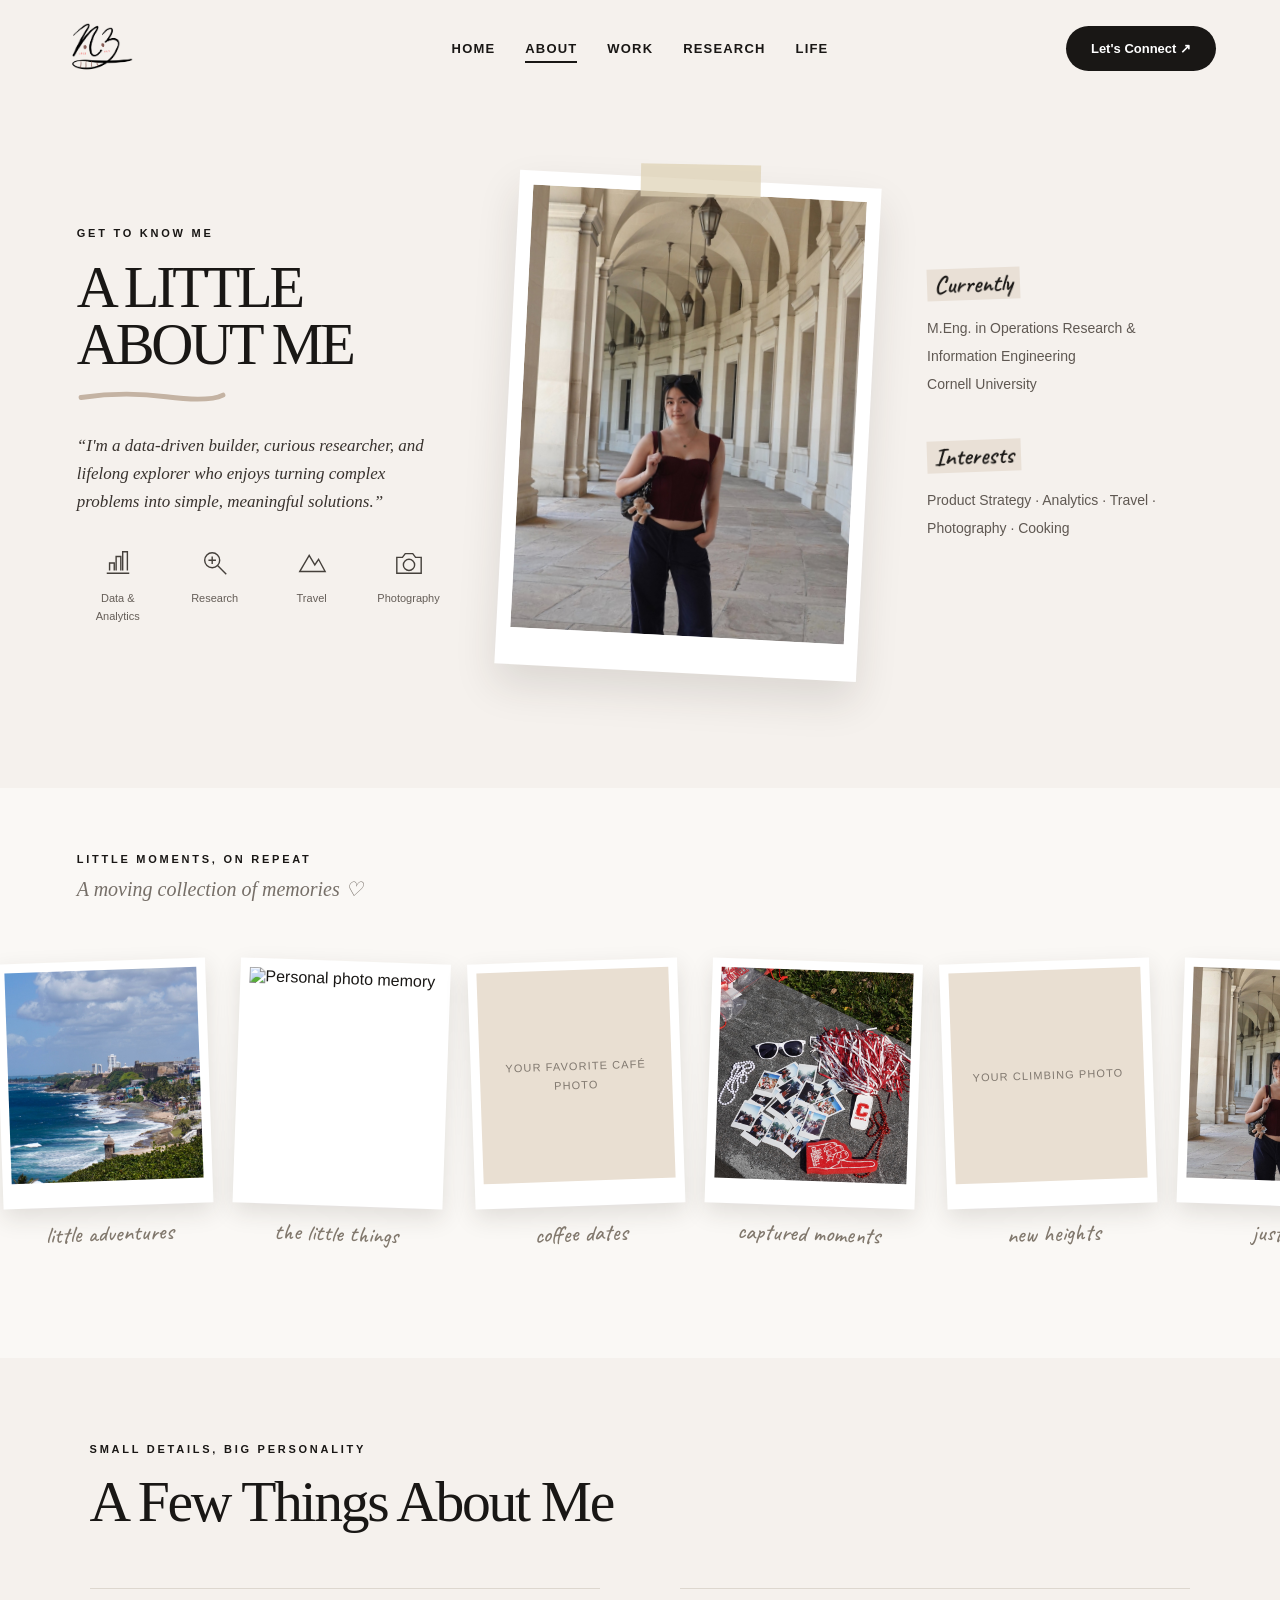
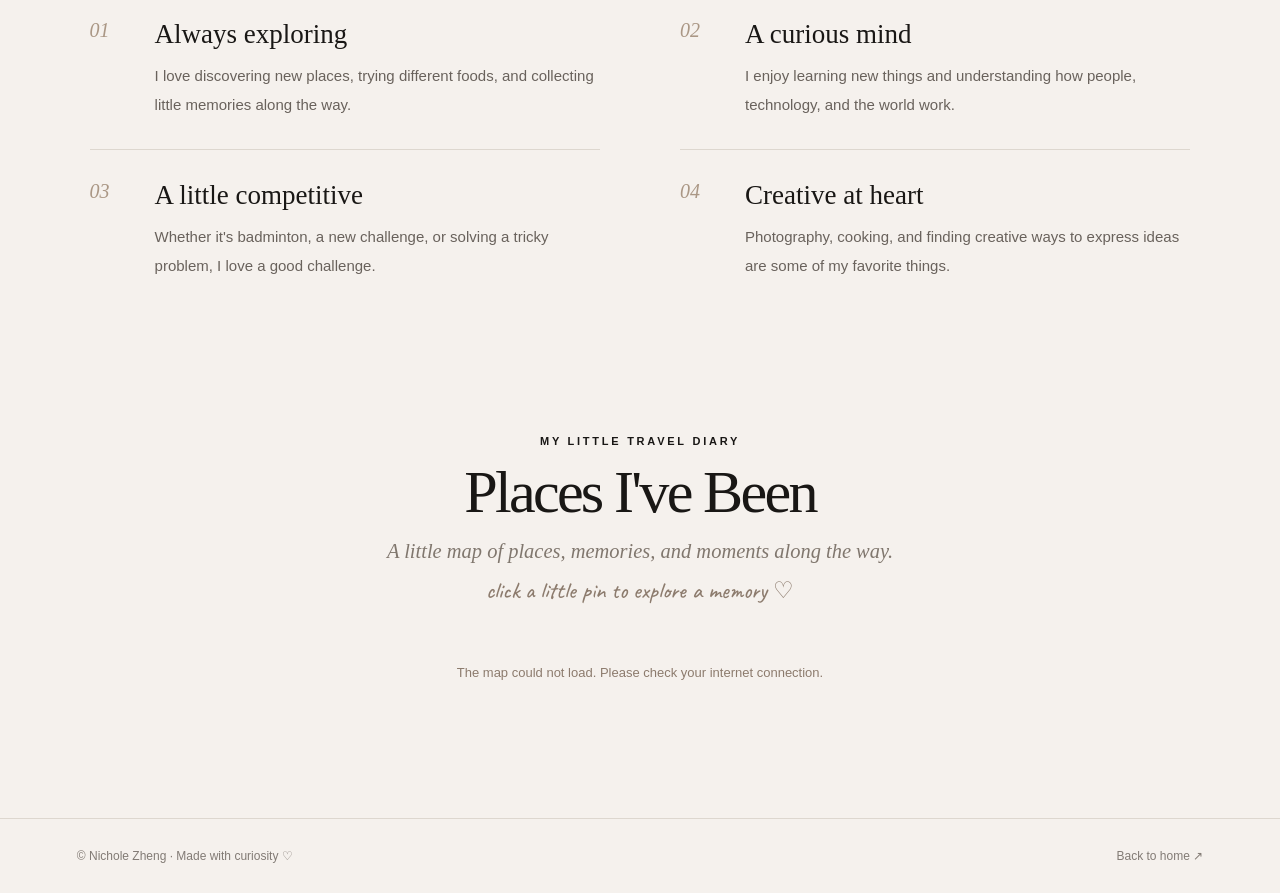
==== commit e5b22056: "update logo" ====
--- a/about.html
+++ b/about.html
@@ -700,6 +700,62 @@
   .moving-track { animation: none; }
   .moving-viewport { overflow-x: auto; }
 }
+
+/* ===== CONSISTENT NZ LOGO ON ALL PAGES ===== */
+
+.nav {
+  min-height: 92px;
+  padding: 18px 5%;
+  display: grid;
+  grid-template-columns: 1fr auto 1fr;
+  align-items: center;
+  gap: 20px;
+}
+
+.nav .logo {
+  display: flex;
+  align-items: center;
+  justify-content: flex-start;
+  justify-self: start;
+  width: 70px;
+  height: 60px;
+  min-width: 70px;
+  padding: 0;
+  margin: 0;
+}
+
+.nav .logo img {
+  display: block;
+  width: 70px;
+  height: 55px;
+  max-width: 70px;
+  max-height: 55px;
+  object-fit: contain;
+  object-position: left center;
+  mix-blend-mode: multiply;
+}
+
+@media (max-width: 680px) {
+  .nav {
+    grid-template-columns: auto 1fr;
+    padding: 15px 5%;
+    gap: 12px;
+  }
+
+  .nav .logo {
+    width: 60px;
+    height: 50px;
+    min-width: 60px;
+  }
+
+  .nav .logo img {
+    width: 60px;
+    height: 48px;
+    max-width: 60px;
+    max-height: 48px;
+  }
+}
+
 </style>
 </head>
 
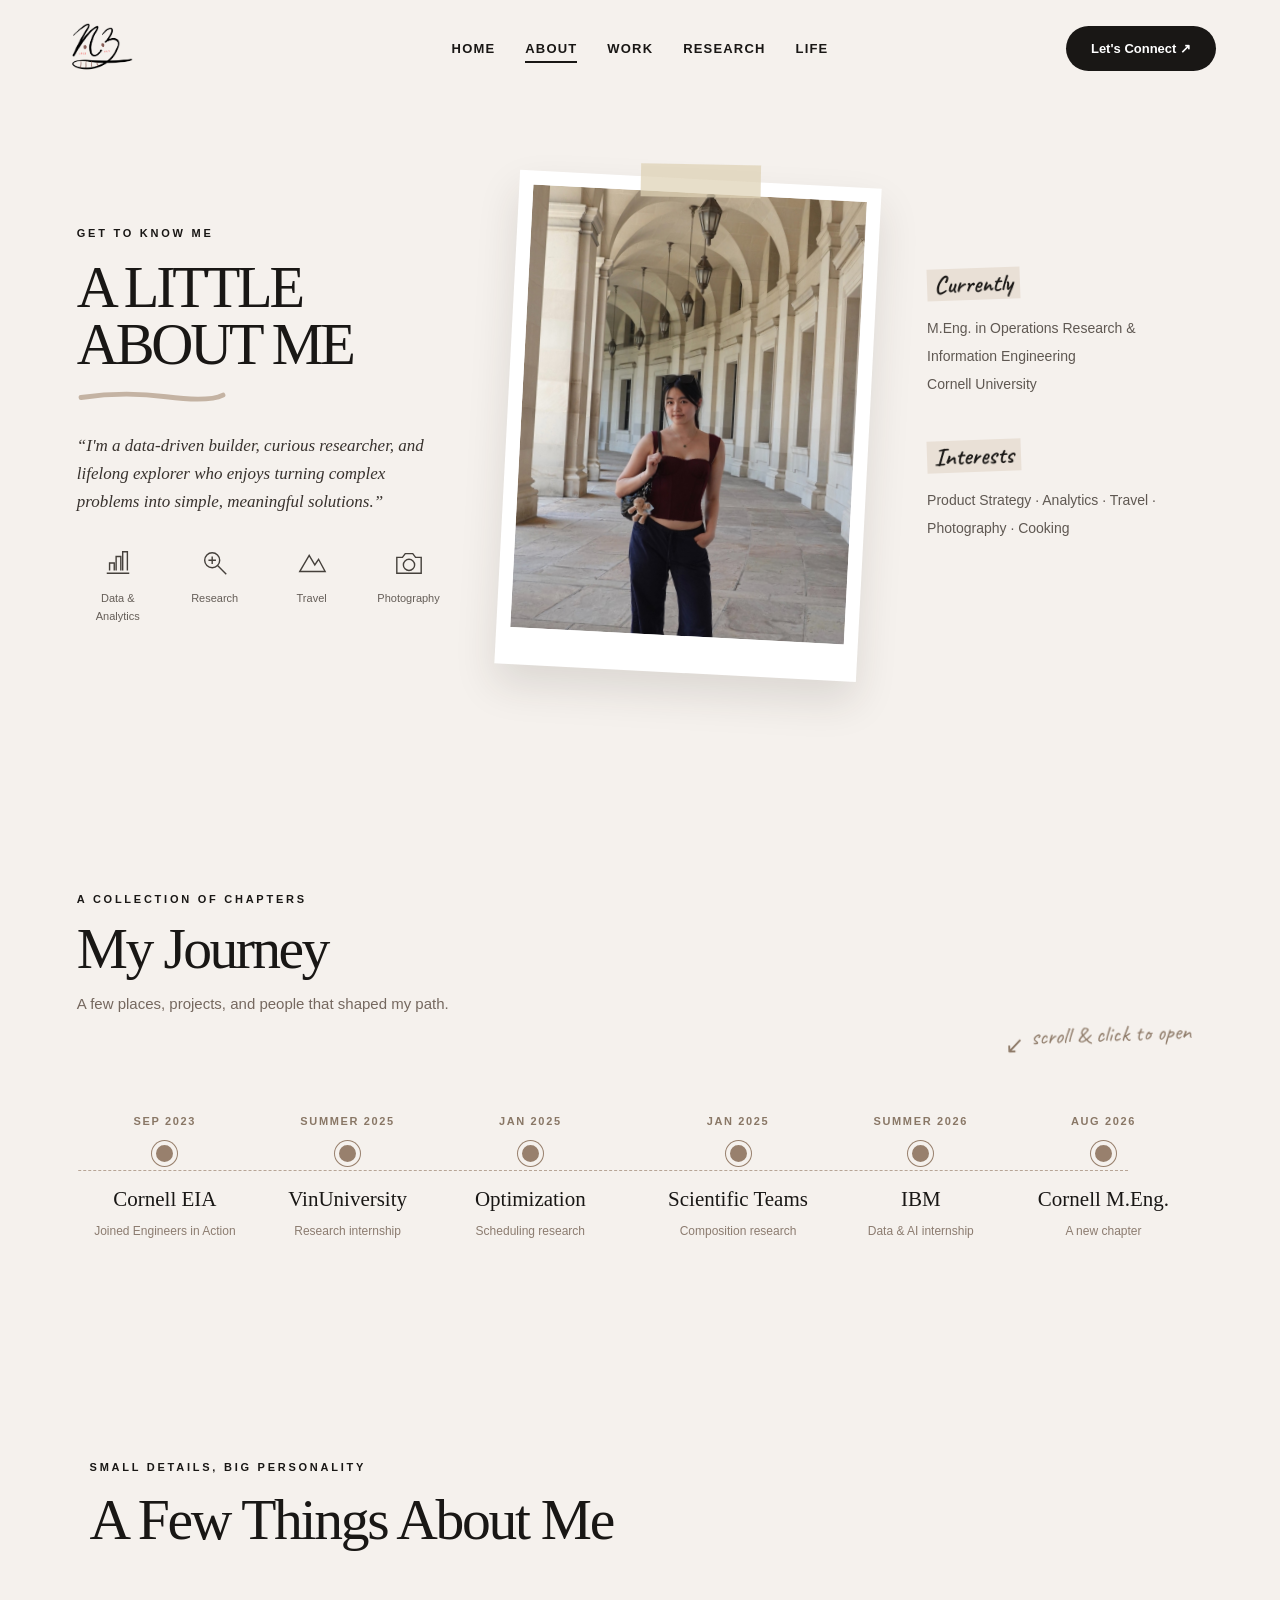
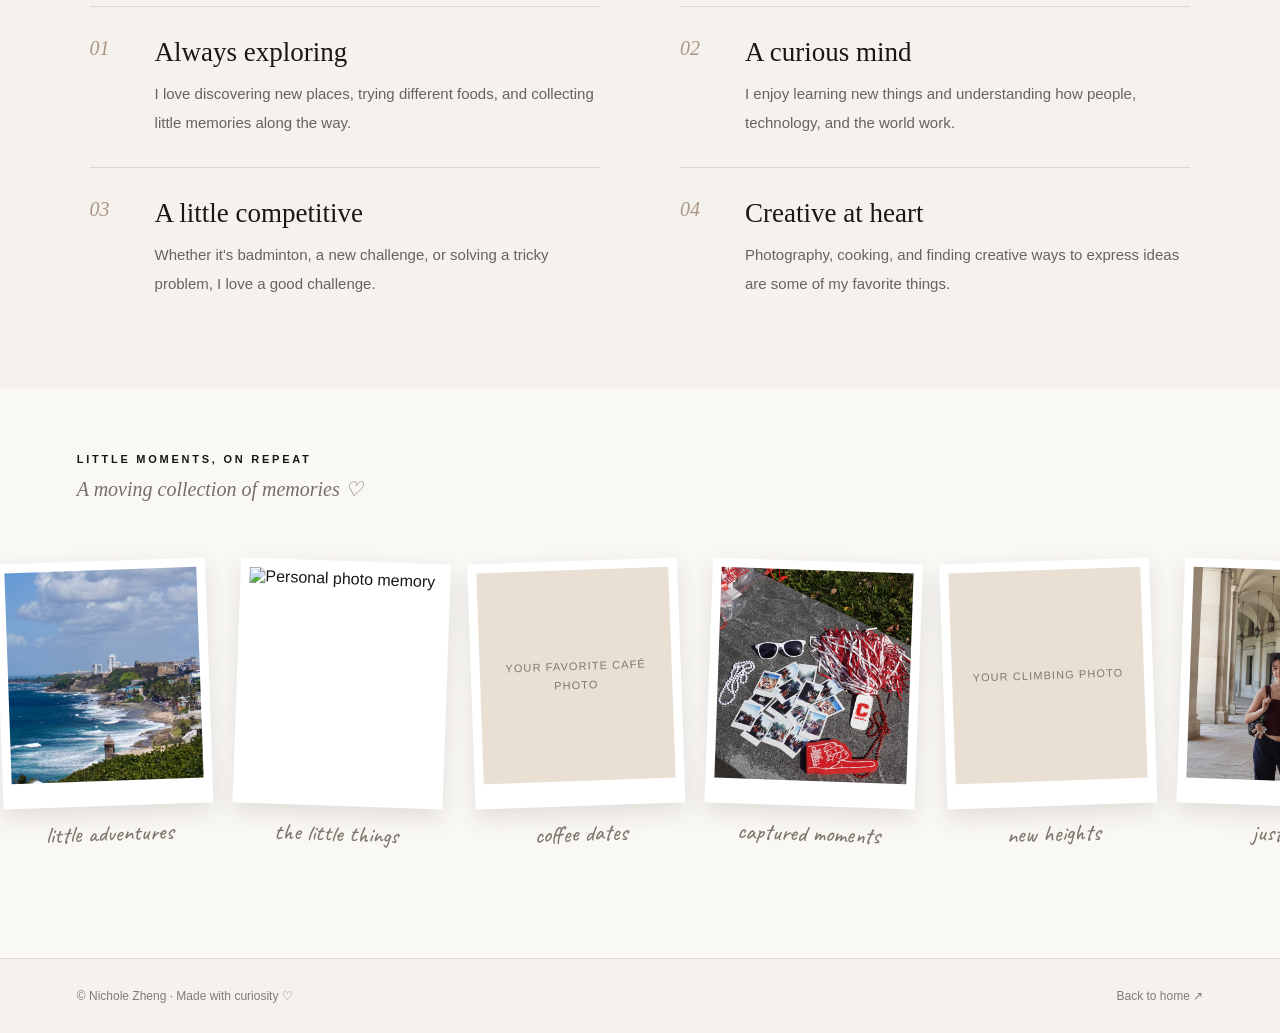
==== commit a278426a: "Add files via upload" ====
--- a/about.html
+++ b/about.html
@@ -48,9 +48,28 @@
   gap: 20px;
 }
 
-/* Keep the NZ image at a consistent, compact size on every page. */
-.logo { display: inline-flex; align-items: center; justify-self: start; width: 58px; height: 58px; flex: none; }
-.logo img { display: block; width: 100%; height: 100%; object-fit: contain; }
+/* NZ SIGNATURE LOGO — same placement and visual treatment across pages */
+.nav > .logo {
+  display: inline-flex;
+  align-items: center;
+  justify-content: flex-start;
+  justify-self: start;
+  width: 70px;
+  height: 60px;
+  flex: none;
+  margin: 0;
+  padding: 0;
+}
+.nav > .logo > img {
+  display: block;
+  width: 70px;
+  height: 55px;
+  max-width: 70px;
+  max-height: 55px;
+  object-fit: contain;
+  object-position: left center;
+  mix-blend-mode: multiply;
+}
 
 .nav nav {
   display: flex;
@@ -633,7 +652,8 @@
     padding: 15px 5%;
   }
 
-  .logo { width: 46px; height: 46px; }
+  .nav > .logo { width: 60px; height: 50px; }
+  .nav > .logo > img { width: 60px; height: 48px; max-width: 60px; max-height: 48px; }
 
   .connect {
     grid-column: 2;
@@ -701,65 +721,67 @@
   .moving-viewport { overflow-x: auto; }
 }
 
-/* ===== CONSISTENT NZ LOGO ON ALL PAGES ===== */
-
-.nav {
-  min-height: 92px;
-  padding: 18px 5%;
-  display: grid;
-  grid-template-columns: 1fr auto 1fr;
-  align-items: center;
-  gap: 20px;
-}
-
-.nav .logo {
-  display: flex;
-  align-items: center;
-  justify-content: flex-start;
-  justify-self: start;
-  width: 70px;
-  height: 60px;
-  min-width: 70px;
-  padding: 0;
-  margin: 0;
-}
-
-.nav .logo img {
-  display: block;
-  width: 70px;
-  height: 55px;
-  max-width: 70px;
-  max-height: 55px;
-  object-fit: contain;
-  object-position: left center;
-  mix-blend-mode: multiply;
-}
-
-@media (max-width: 680px) {
-  .nav {
-    grid-template-columns: auto 1fr;
-    padding: 15px 5%;
-    gap: 12px;
-  }
-
-  .nav .logo {
-    width: 60px;
-    height: 50px;
-    min-width: 60px;
-  }
-
-  .nav .logo img {
-    width: 60px;
-    height: 48px;
-    max-width: 60px;
-    max-height: 48px;
-  }
-}
-
+/* Camera-shaped cursor for the About portrait */
+.about-camera-cursor{position:fixed;left:0;top:0;width:34px;height:34px;z-index:9999;pointer-events:none;opacity:0;transform:translate3d(-100px,-100px,0);transition:opacity .15s ease}
+.about-camera-cursor svg{width:100%;height:100%;filter:drop-shadow(0 1px 1px #fff9);transition:transform .12s ease}
+.about-camera-cursor.visible{opacity:1}
+.about-camera-cursor.pressed svg{transform:scale(.82)}
+@media(hover:hover) and (pointer:fine){.polaroid,.polaroid *{cursor:none}}
+@media(hover:none),(pointer:coarse){.about-camera-cursor{display:none}.polaroid,.polaroid *{cursor:pointer}}
+
+/* ABOUT HERO: homepage-inspired staggered entrance, same fonts and palette */
+@keyframes aboutHeroArrive { from {opacity:0;transform:translateY(24px)} to {opacity:1;transform:translateY(0)} }
+@keyframes aboutPortraitArrive {from{opacity:0;transform:translateY(30px) rotate(-3deg) scale(.97)}to{opacity:1;transform:translateY(0) rotate(0) scale(1)}}
+.hero .intro > .eyebrow {animation:aboutHeroArrive .7s ease both .1s}
+.hero .intro > h1 {animation:aboutHeroArrive .85s cubic-bezier(.2,.7,.2,1) both .25s}
+.hero .intro > .underline {animation:aboutHeroArrive .7s ease both .5s}
+.hero .intro > .intro-quote {animation:aboutHeroArrive .85s ease both .65s}
+.hero .interests-icons {animation:aboutHeroArrive .85s ease both .8s}
+.hero .portrait-area {animation:aboutPortraitArrive 1s cubic-bezier(.2,.7,.2,1) both .35s}
+.hero .details {animation:aboutHeroArrive .85s ease both .9s}
+/* Horizontal journey timeline */
+.journey-section {background:var(--cream);padding:105px 0 100px;overflow:hidden}
+.journey-inner {max-width:1450px;margin:auto;padding:0 6%}
+.journey-heading {font:normal clamp(39px,4.5vw,66px)/1.05 Georgia,'Times New Roman',serif;letter-spacing:-.045em;margin:14px 0 12px}
+.journey-sub {font-size:15px;line-height:1.7;color:#75685f;margin:0}
+.journey-hint {font-family:'Caveat',cursive;font-size:23px;color:#8d7967;margin:20px 0 12px;padding-right:12px;display:flex;align-items:baseline;justify-content:flex-end;gap:7px;transform:rotate(-2deg)}
+.journey-hint-arrow {display:inline-block;position:relative;top:8px;flex:none;line-height:1}
+.journey-hint-text {display:inline-block;line-height:1.2}
+@media(max-width:600px){.journey-hint{font-size:clamp(18px,5vw,23px);gap:5px;padding-right:4px}.journey-hint-arrow{top:7px}}
+.journey-scroll {overflow-x:auto;overscroll-behavior-inline:contain;scrollbar-width:thin;scrollbar-color:#bca99a transparent;padding:28px 0 22px}
+.journey-line {display:flex;align-items:stretch;position:relative;min-width:1320px;padding:0 8px}
+.journey-line::before {content:'';position:absolute;top:65px;left:60px;right:75px;border-top:1.5px dashed #b7a596}
+.journey-point {position:relative;flex:1;min-width:175px;display:flex;align-items:center;flex-direction:column;gap:12px;border:0;background:transparent;color:inherit;padding:10px 9px 16px;text-align:center;cursor:pointer;font:inherit;transition:transform .25s ease}
+.journey-point-gap {margin-left:25px}
+.journey-point:hover,.journey-point:focus-visible {transform:translateY(-5px)}
+.journey-date {font:700 11px Arial,sans-serif;letter-spacing:.15em;color:#897766;white-space:nowrap}
+.journey-dot {position:relative;z-index:1;width:17px;height:17px;border:4px solid var(--cream);box-sizing:content-box;background:#98806d;border-radius:50%;margin:2px 0 9px;box-shadow:0 0 0 1px #98806d;transition:background .2s,scale .2s}
+.journey-point:hover .journey-dot,.journey-point:focus-visible .journey-dot {background:#4f3e33;scale:1.18}
+.journey-point strong {font:normal 21px/1.2 Georgia,'Times New Roman',serif;white-space:nowrap}
+.journey-role {font-size:12px;color:#8c7c70}
+.postcard-overlay[hidden] {display:none!important}
+.postcard-overlay {position:fixed;inset:0;z-index:10000;background:rgba(34,28,24,.52);display:grid;place-items:center;padding:22px;backdrop-filter:blur(3px)}
+.postcard-open {overflow:hidden}
+.postcard {position:relative;width:min(760px,100%);min-height:330px;background:#f5f1ed;box-shadow:0 22px 75px rgba(0,0,0,.25);display:grid;grid-template-columns:45% 55%;padding:18px;transform:rotate(-1deg);animation:postcardIn .25s ease both}
+@keyframes postcardIn {from{opacity:0;transform:translateY(16px) rotate(-3deg) scale(.97)}to{opacity:1;transform:translateY(0) rotate(-1deg) scale(1)}}
+.postcard-close {position:absolute;right:12px;top:8px;z-index:2;background:transparent;border:0;color:#3e332b;font-size:31px;cursor:pointer;line-height:1;padding:4px 9px}
+.postcard-image {min-height:270px;background:#e6ddd3;display:flex;align-items:center;justify-content:center;border:7px solid #fffaf5}
+.postcard-image-label {font-family:'Caveat',cursive;font-size:23px;color:#9c8b7d;transform:rotate(-5deg)}
+.postcard-copy {position:relative;padding:48px 27px 20px 34px;display:flex;flex-direction:column;justify-content:center}
+.postcard-stamp {position:absolute;right:12px;top:20px;width:42px;height:49px;border:1px dashed #b4a292;display:grid;place-items:center;font-size:25px;color:#998574}
+.postcard-date {font:700 11px Arial,sans-serif;letter-spacing:.17em;color:#897766;margin:0 0 15px}
+.postcard-copy h3 {font:normal clamp(25px,3vw,38px)/1.1 Georgia,'Times New Roman',serif;letter-spacing:-.025em;margin:0 0 17px}
+.postcard-desc {font:14px/1.8 Arial,sans-serif;color:#62564e;margin:0}
+@media(max-width:650px){.journey-section{padding:72px 0}.journey-inner{padding:0 7%}.postcard{grid-template-columns:1fr;max-width:440px}.postcard-image{min-height:145px}.postcard-copy{padding:25px 18px 18px}.postcard-stamp{top:12px}.journey-point strong{font-size:19px}}
+@media(prefers-reduced-motion:reduce){.hero .intro > *,.hero .portrait-area,.hero .details{animation:none!important}}
 </style>
 </head>
 
 <body>
+<div class="about-camera-cursor" aria-hidden="true">
+<svg viewBox="0 0 36 36" fill="none"><path d="M7 12h5l2.5-3h7l2.5 3h5a2 2 0 0 1 2 2v13a2 2 0 0 1-2 2H7a2 2 0 0 1-2-2V14a2 2 0 0 1 2-2Z" fill="#f5f1ed" stroke="#191715" stroke-width="1.5" stroke-linejoin="round"/><circle cx="18" cy="20" r="5" stroke="#191715" stroke-width="1.5"/><circle cx="27" cy="16" r="1" fill="#191715"/></svg>
+</div>
+
 
 <header class="nav">
   <a class="logo" href="index.html">
@@ -770,7 +792,7 @@
     <a href="about.html" class="active" aria-current="page">ABOUT</a>
     <a href="index.html#work">WORK</a>
     <a href="research.html">RESEARCH</a>
-    <a href="index.html#life">LIFE</a>
+    <a href="life.html">LIFE</a>
   </nav>
   <a class="connect" href="mailto:Nicholezheng123@gmail.com">
     Let's Connect ↗
@@ -862,63 +884,32 @@
 
 <div class="paper-edge" aria-hidden="true"></div>
 
-<section class="moving-memories" aria-label="Moving photo gallery">
-  <div class="moving-inner">
-    <div class="eyebrow">LITTLE MOMENTS, ON REPEAT</div>
-    <p class="moving-subtitle">A moving collection of memories ♡</p>
-  </div>
-
-  <div class="moving-viewport" tabindex="0"
-       aria-label="Photo gallery, hover to pause">
-    <div class="moving-track">
-      <div class="moving-set">
-
-        <figure class="moving-photo">
-          <div class="moving-image">
-            <img src="assets/IMG_2892.jpeg" alt="Coastal travel memory">
-          </div>
-          <figcaption>little adventures</figcaption>
-        </figure>
-
-        <figure class="moving-photo">
-          <div class="moving-image">
-            <img src="assets/IMG_5886.jpeg" alt="Personal photo memory">
-          </div>
-          <figcaption>the little things</figcaption>
-        </figure>
-
-        <figure class="moving-photo">
-          <div class="moving-image">
-            <div class="moving-placeholder">your favorite café photo</div>
-          </div>
-          <figcaption>coffee dates</figcaption>
-        </figure>
-
-        <figure class="moving-photo">
-          <div class="moving-image">
-            <img src="assets/DSC07467.jpeg" alt="Cornell memorabilia">
-          </div>
-          <figcaption>captured moments</figcaption>
-        </figure>
-
-        <figure class="moving-photo">
-          <div class="moving-image">
-            <div class="moving-placeholder">your climbing photo</div>
-          </div>
-          <figcaption>new heights</figcaption>
-        </figure>
-
-        <figure class="moving-photo">
-          <div class="moving-image">
-            <img src="assets/IMG_4700.jpeg" alt="Portrait memory">
-          </div>
-          <figcaption>just me</figcaption>
-        </figure>
-
+<section class="journey-section" aria-labelledby="journey-heading">
+  <div class="journey-inner">
+    <div class="eyebrow reveal">A COLLECTION OF CHAPTERS</div>
+    <h2 id="journey-heading" class="journey-heading reveal">My Journey</h2>
+    <p class="journey-sub reveal">A few places, projects, and people that shaped my path.</p>
+    <p class="journey-hint"><span class="journey-hint-arrow" aria-hidden="true">↙</span><span class="journey-hint-text">scroll &amp; click to open</span></p>
+    <div class="journey-scroll" tabindex="0" aria-label="Horizontally scrolling experience timeline">
+      <div class="journey-line">
+        <button class="journey-point" type="button" data-journey="0"><span class="journey-date">AUG 2023</span><span class="journey-dot"></span><strong>Cornell University</strong><span class="journey-role">A new beginning</span></button>
+        <button class="journey-point" type="button" data-journey="1"><span class="journey-date">SEP 2023</span><span class="journey-dot"></span><strong>Cornell EIA</strong><span class="journey-role">Joined Engineers in Action</span></button>
+        <button class="journey-point" type="button" data-journey="2"><span class="journey-date">SUMMER 2025</span><span class="journey-dot"></span><strong>VinUniversity</strong><span class="journey-role">Research internship</span></button>
+        <button class="journey-point" type="button" data-journey="3"><span class="journey-date">JAN 2025</span><span class="journey-dot"></span><strong>Optimization</strong><span class="journey-role">Scheduling research</span></button>
+        <button class="journey-point journey-point-gap" type="button" data-journey="4"><span class="journey-date">JAN 2025</span><span class="journey-dot"></span><strong>Scientific Teams</strong><span class="journey-role">Composition research</span></button>
+        <button class="journey-point" type="button" data-journey="5"><span class="journey-date">SUMMER 2026</span><span class="journey-dot"></span><strong>IBM</strong><span class="journey-role">Data &amp; AI internship</span></button>
+        <button class="journey-point" type="button" data-journey="6"><span class="journey-date">AUG 2026</span><span class="journey-dot"></span><strong>Cornell M.Eng.</strong><span class="journey-role">A new chapter</span></button>
       </div>
     </div>
   </div>
 </section>
+<div class="postcard-overlay" id="postcard-overlay" hidden>
+  <div class="postcard" role="dialog" aria-modal="true" aria-labelledby="postcard-title">
+    <button class="postcard-close" type="button" aria-label="Close postcard">×</button>
+    <div class="postcard-image"><span class="postcard-image-label">a memory to add later</span></div>
+    <div class="postcard-copy"><div class="postcard-stamp" aria-hidden="true">✳</div><p class="postcard-date" id="postcard-date"></p><h3 id="postcard-title"></h3><p class="postcard-desc" id="postcard-desc"></p></div>
+  </div>
+</div>
 
 <section class="facts-section">
   <div class="section-inner">
@@ -961,29 +952,65 @@
   </div>
 </section>
 
-<section class="travel-section" aria-labelledby="travel-title">
-  <div class="eyebrow">MY LITTLE TRAVEL DIARY</div>
-  <h2 id="travel-title">Places I've Been</h2>
-  <p class="travel-subtitle">
-    A little map of places, memories, and moments along the way.
-  </p>
-  <p class="travel-hint">click a little pin to explore a memory ♡</p>
-
-  <div class="map-wrap" id="map-wrap">
-    <svg id="world-map" viewBox="0 0 1000 500"
-         role="img" aria-label="Interactive world map with travel pins">
-    </svg>
-
-    <div class="map-popup" id="map-popup" hidden>
-      <button class="popup-close" id="popup-close"
-              aria-label="Close memory">×</button>
-      <div class="popup-photo" id="popup-photo"></div>
-      <div class="popup-country" id="popup-country"></div>
-      <h3 class="popup-city" id="popup-city"></h3>
-      <p class="popup-memory" id="popup-memory"></p>
+
+<section class="moving-memories" aria-label="Moving photo gallery">
+  <div class="moving-inner">
+    <div class="eyebrow">LITTLE MOMENTS, ON REPEAT</div>
+    <p class="moving-subtitle">A moving collection of memories ♡</p>
+  </div>
+
+  <div class="moving-viewport" tabindex="0"
+       aria-label="Photo gallery, hover to pause">
+    <div class="moving-track">
+      <div class="moving-set">
+
+        <figure class="moving-photo">
+          <div class="moving-image">
+            <img src="assets/IMG_2892.jpeg" alt="Coastal travel memory">
+          </div>
+          <figcaption>little adventures</figcaption>
+        </figure>
+
+        <figure class="moving-photo">
+          <div class="moving-image">
+            <img src="assets/IMG_5886.jpeg" alt="Personal photo memory">
+          </div>
+          <figcaption>the little things</figcaption>
+        </figure>
+
+        <figure class="moving-photo">
+          <div class="moving-image">
+            <div class="moving-placeholder">your favorite café photo</div>
+          </div>
+          <figcaption>coffee dates</figcaption>
+        </figure>
+
+        <figure class="moving-photo">
+          <div class="moving-image">
+            <img src="assets/DSC07467.jpeg" alt="Cornell memorabilia">
+          </div>
+          <figcaption>captured moments</figcaption>
+        </figure>
+
+        <figure class="moving-photo">
+          <div class="moving-image">
+            <div class="moving-placeholder">your climbing photo</div>
+          </div>
+          <figcaption>new heights</figcaption>
+        </figure>
+
+        <figure class="moving-photo">
+          <div class="moving-image">
+            <img src="assets/IMG_4700.jpeg" alt="Portrait memory">
+          </div>
+          <figcaption>just me</figcaption>
+        </figure>
+
+      </div>
     </div>
   </div>
 </section>
+
 
 </main>
 
@@ -992,8 +1019,8 @@
   <a href="index.html">Back to home ↗</a>
 </footer>
 
-<script src="https://cdn.jsdelivr.net/npm/d3@7/dist/d3.min.js"></script>
-<script src="https://cdn.jsdelivr.net/npm/topojson-client@3/dist/topojson-client.min.js"></script>
+
+
 
 <script>
 (() => {
@@ -1031,6 +1058,27 @@
     track.appendChild(clone);
   }
 
+
+  // Camera cursor on the interactive portrait, matching the homepage
+  const aboutCamera = document.querySelector(".about-camera-cursor");
+  if (aboutCamera && window.matchMedia("(hover:hover) and (pointer:fine)").matches) {
+    document.querySelectorAll(".polaroid").forEach(photo => {
+      photo.addEventListener("pointerenter", e => {
+        aboutCamera.style.transform = `translate3d(${e.clientX-17}px,${e.clientY-17}px,0)`;
+        aboutCamera.classList.add("visible");
+      });
+      photo.addEventListener("pointermove", e => {
+        aboutCamera.style.transform = `translate3d(${e.clientX-17}px,${e.clientY-17}px,0)`;
+      });
+      photo.addEventListener("pointerleave", () => {
+        aboutCamera.classList.remove("visible","pressed");
+      });
+      photo.addEventListener("pointerdown", () => aboutCamera.classList.add("pressed"));
+      photo.addEventListener("pointerup", () => aboutCamera.classList.remove("pressed"));
+      photo.addEventListener("pointercancel", () => aboutCamera.classList.remove("pressed"));
+    });
+  }
+
   // PORTRAIT SHUTTER
   document.querySelectorAll(".polaroid").forEach(photo => {
     function capture() {
@@ -1053,212 +1101,58 @@
     });
   });
 
-  // TRAVEL MEMORIES
-  // Add new locations here using longitude, latitude,
-  // an optional photo path, and your own memory text.
-  const places = [
-    {
-      city: "New York City",
-      country: "United States",
-      lon: -74.006,
-      lat: 40.7128,
-      photo: "",
-      memory: "Add your favorite NYC memory here."
-    },
-    {
-      city: "Paris",
-      country: "France",
-      lon: 2.3522,
-      lat: 48.8566,
-      photo: "",
-      memory: "Add a little memory from Paris here."
-    },
-    {
-      city: "Tokyo",
-      country: "Japan",
-      lon: 139.6917,
-      lat: 35.6895,
-      photo: "",
-      memory: "Add your favorite Tokyo moment here."
-    },
-    {
-      city: "Hanoi",
-      country: "Vietnam",
-      lon: 105.8342,
-      lat: 21.0278,
-      photo: "",
-      memory: "Add a favorite memory from Hanoi here."
-    }
+  // Begin at the newest experience; visitors scroll left to revisit earlier chapters.
+  const journeyScroller = document.querySelector(".journey-scroll");
+  if (journeyScroller) {
+    const showLatestJourney = () => {
+      journeyScroller.scrollLeft = journeyScroller.scrollWidth - journeyScroller.clientWidth;
+    };
+    showLatestJourney();
+    window.addEventListener("load", showLatestJourney, { once: true });
+  }
+
+  // JOURNEY POSTCARDS
+  const journeyData = [
+    { date: "AUG 2023", title: "Cornell University", description: "I began my undergraduate journey at Cornell University, studying Operations Research and Engineering and discovering how much I enjoy using analytics to solve real-world problems." },
+    { date: "SEP 2023", title: "Cornell Engineers in Action", description: "I joined Cornell Engineers in Action, a student project team, and found a community where I could contribute to collaborative engineering projects and creative outreach." },
+    { date: "SUMMER 2025", title: "VinUniversity", description: "In Hanoi, Vietnam, I explored serverless and hybrid computing approaches for AI training, combining technical research with a new environment and perspective." },
+    { date: "JAN 2025", title: "Scheduling Optimization Research", description: "I worked on Cornell exam scheduling research, developing optimization models in Python and Gurobi to help improve scheduling for thousands of students." },
+    { date: "JAN 2025", title: "Scientific Team Composition Research", description: "I joined research on scientific collaboration, analyzing large datasets to understand how team composition, institutions, and AI adoption relate to research outcomes." },
+    { date: "SUMMER 2026", title: "IBM · Data & AI", description: "At IBM, I used analytics to support business strategy, creating revenue dashboards and geographic insights that I shared with product and sales teams." },
+    { date: "AUG 2026", title: "Cornell M.Eng.", description: "I started my Master of Engineering in Operations Research and Information Engineering, pursuing a concentration in Data Analytics and building on my interests in strategy, data, and technology." }
   ];
-
-  const svg = document.getElementById("world-map");
-  const mapWrap = document.getElementById("map-wrap");
-  const popup = document.getElementById("map-popup");
-  const popupPhoto = document.getElementById("popup-photo");
-  const popupCountry = document.getElementById("popup-country");
-  const popupCity = document.getElementById("popup-city");
-  const popupMemory = document.getElementById("popup-memory");
-
-  let activePin = null;
-
-  function closePopup() {
-    popup.hidden = true;
-    activePin = null;
-  }
-
-  document.getElementById("popup-close")
-    .addEventListener("click", closePopup);
-
+  const overlay = document.getElementById("postcard-overlay");
+  const closePostcard = overlay?.querySelector(".postcard-close");
+  let previousFocus = null;
+  function dismissPostcard() {
+    if (!overlay) return;
+    overlay.hidden = true;
+    document.body.classList.remove("postcard-open");
+    previousFocus?.focus();
+  }
+  document.querySelectorAll("[data-journey]").forEach(button => {
+    button.addEventListener("click", () => {
+      const item = journeyData[Number(button.dataset.journey)];
+      if (!item || !overlay) return;
+      previousFocus = button;
+      document.getElementById("postcard-date").textContent = item.date;
+      document.getElementById("postcard-title").textContent = item.title;
+      document.getElementById("postcard-desc").textContent = item.description;
+      overlay.hidden = false;
+      document.body.classList.add("postcard-open");
+      closePostcard?.focus();
+    });
+  });
+  closePostcard?.addEventListener("click", dismissPostcard);
+  overlay?.addEventListener("click", event => { if (event.target === overlay) dismissPostcard(); });
   document.addEventListener("keydown", event => {
-    if (event.key === "Escape") closePopup();
-  });
-
-  document.addEventListener("click", event => {
-    if (!popup.hidden &&
-        !popup.contains(event.target) &&
-        !event.target.closest(".pin")) {
-      closePopup();
+    if (event.key === "Escape" && overlay && !overlay.hidden) dismissPostcard();
+    if (event.key === "Tab" && overlay && !overlay.hidden) {
+      event.preventDefault();
+      closePostcard?.focus();
     }
   });
 
-  function openMemory(place, pin, x, y) {
-    if (activePin === pin && !popup.hidden) {
-      closePopup();
-      return;
-    }
-
-    activePin = pin;
-
-    popupCountry.textContent = place.country;
-    popupCity.textContent = place.city;
-    popupMemory.textContent = place.memory;
-
-    popupPhoto.replaceChildren();
-
-    if (place.photo) {
-      const img = document.createElement("img");
-      img.src = place.photo;
-      img.alt = place.city + " travel memory";
-      img.onerror = () => {
-        popupPhoto.textContent = "add your photo ♡";
-      };
-      popupPhoto.appendChild(img);
-    } else {
-      popupPhoto.textContent = "add your photo ♡";
-    }
-
-    popup.hidden = false;
-
-    const width = mapWrap.clientWidth;
-    const scale = width / 1000;
-
-    const px = x * scale;
-    const py = y * scale;
-
-    const popupWidth = popup.offsetWidth;
-    const popupHeight = popup.offsetHeight;
-
-    let left = px + 16;
-    let top = py - popupHeight / 2;
-
-    if (left + popupWidth > width - 8) {
-      left = px - popupWidth - 16;
-    }
-
-    left = Math.max(8, Math.min(left, width - popupWidth - 8));
-
-    const mapHeight = svg.getBoundingClientRect().height;
-    top = Math.max(8, Math.min(top, mapHeight - popupHeight - 8));
-
-    popup.style.left = left + "px";
-    popup.style.top = top + "px";
-  }
-
-  async function createMap() {
-    if (typeof d3 === "undefined" ||
-        typeof topojson === "undefined") {
-      svg.outerHTML = '<p class="map-error">The map could not load. Please check your internet connection.</p>';
-      return;
-    }
-
-    const map = d3.select(svg);
-
-    const projection = d3.geoNaturalEarth1()
-      .fitExtent([[18, 12], [982, 488]], {type: "Sphere"});
-
-    const path = d3.geoPath(projection);
-
-    try {
-      const response = await fetch(
-        "https://cdn.jsdelivr.net/npm/world-atlas@2/countries-110m.json"
-      );
-
-      if (!response.ok) throw new Error("Map data unavailable");
-
-      const world = await response.json();
-
-      const countries = topojson.feature(
-        world,
-        world.objects.countries
-      );
-
-      map.selectAll(".country")
-        .data(countries.features)
-        .join("path")
-        .attr("class", "country")
-        .attr("d", path);
-
-      // Keep all map pins keyboard-accessible.
-      places.forEach(place => {
-        const coords = projection([place.lon, place.lat]);
-        if (!coords) return;
-
-        const [x, y] = coords;
-
-        const pin = map.append("g")
-          .attr("class", "pin")
-          .attr("transform", `translate(${x},${y})`)
-          .attr("tabindex", 0)
-          .attr("role", "button")
-          .attr("aria-label", `Explore ${place.city} memory`);
-
-        pin.append("circle")
-          .attr("class", "pin-halo")
-          .attr("r", 13);
-
-        pin.append("circle")
-          .attr("class", "pin-core")
-          .attr("r", 6);
-
-        pin.on("click", event => {
-          event.stopPropagation();
-          openMemory(place, pin.node(), x, y);
-        });
-
-        pin.on("keydown", event => {
-          if (event.key === "Enter" || event.key === " ") {
-            event.preventDefault();
-            openMemory(place, pin.node(), x, y);
-          }
-        });
-      });
-
-    } catch (error) {
-      map.selectAll("*").remove();
-
-      map.append("text")
-        .attr("x", 500)
-        .attr("y", 250)
-        .attr("text-anchor", "middle")
-        .attr("fill", "#8c7b6d")
-        .attr("font-size", 15)
-        .text("The world map is temporarily unavailable.");
-    }
-  }
-
-  createMap();
-
-  window.addEventListener("resize", closePopup);
 })();
 </script>
 
